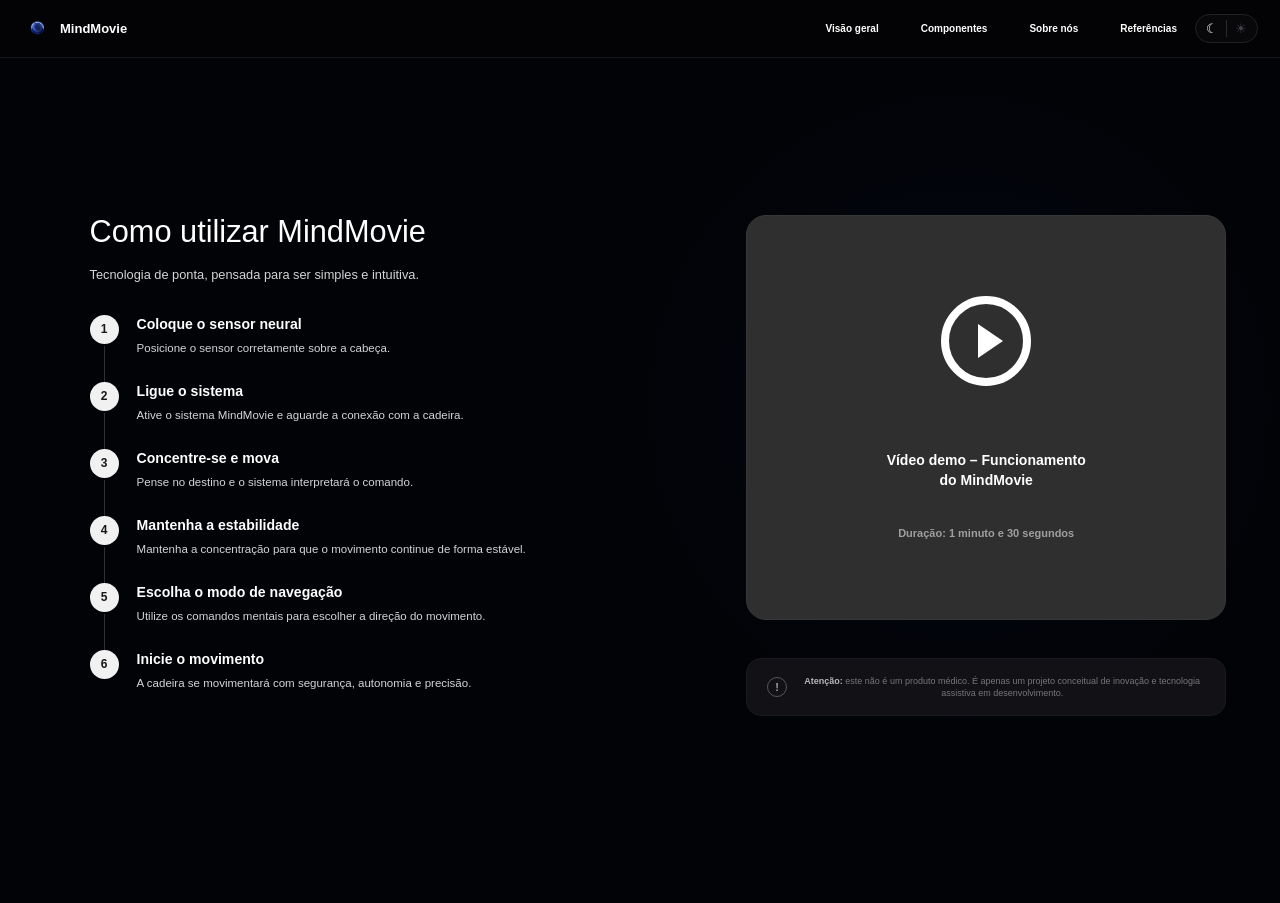
==== como-utilizar/index.html @ e8abb560 "Reorganiza o site em uma pasta por página Substitui a landing page de página única pela versão em pá" ====
<!DOCTYPE html>
<html lang="pt-BR">

<head>

    <meta charset="UTF-8">

    <meta
        name="viewport"
        content="width=device-width, initial-scale=1.0"
    >

    <title>MindMovie | Como utilizar</title>

    <link rel="stylesheet" href="estilo.css">

</head>

<body>

    <!-- =========================
         CABEÇALHO
    ========================== -->

    <header class="cabecalho">

        <!-- LOGO -->

        <a href="../" class="logo">

            <img
                src="../imagens/logo.png"
                alt="Logo MindMovie"
            >

            <span>MindMovie</span>

        </a>


        <!-- MENU -->

        <nav class="menu" id="menu">

            <a href="../">
                Visão geral
            </a>

            <a href="../componentes/">
                Componentes
            </a>

            <a href="../quem-somos/">
                Sobre nós
            </a>

            <a href="../referencias/">
                Referências
            </a>

        </nav>


        <!-- BOTÃO CLARO / ESCURO -->

        <button
            class="theme-toggle"
            id="themeToggle"
            type="button"
            aria-label="Alternar entre modo claro e escuro"
        >

            <span class="theme-icon moon">☾</span>

            <span class="theme-line"></span>

            <span class="theme-icon sun">☀</span>

        </button>


        <!-- MENU MOBILE -->

        <button
            class="botao-menu"
            id="botaoMenu"
            type="button"
            aria-label="Abrir menu"
            aria-expanded="false"
        >

            <span></span>
            <span></span>
            <span></span>

        </button>

    </header>


    <!-- =========================
         CONTEÚDO PRINCIPAL
    ========================== -->

    <main class="pagina-como-utilizar">

        <section class="conteudo">

            <!-- LADO ESQUERDO -->

            <div class="instrucoes">

                <div class="titulo-pagina">

                    <h1>Como utilizar MindMovie</h1>

                    <p>
                        Tecnologia de ponta, pensada para ser
                        simples e intuitiva.
                    </p>

                </div>


                <!-- PASSO 1 -->

                <article class="passo">

                    <div class="numero">1</div>

                    <div class="texto-passo">

                        <h2>
                            Coloque o sensor neural
                        </h2>

                        <p>
                            Posicione o sensor corretamente
                            sobre a cabeça.
                        </p>

                    </div>

                </article>


                <!-- PASSO 2 -->

                <article class="passo">

                    <div class="numero">2</div>

                    <div class="texto-passo">

                        <h2>
                            Ligue o sistema
                        </h2>

                        <p>
                            Ative o sistema MindMovie e aguarde
                            a conexão com a cadeira.
                        </p>

                    </div>

                </article>


                <!-- PASSO 3 -->

                <article class="passo">

                    <div class="numero">3</div>

                    <div class="texto-passo">

                        <h2>
                            Concentre-se e mova
                        </h2>

                        <p>
                            Pense no destino e o sistema
                            interpretará o comando.
                        </p>

                    </div>

                </article>


                <!-- PASSO 4 -->

                <article class="passo">

                    <div class="numero">4</div>

                    <div class="texto-passo">

                        <h2>
                            Mantenha a estabilidade
                        </h2>

                        <p>
                            Mantenha a concentração para que o
                            movimento continue de forma estável.
                        </p>

                    </div>

                </article>


                <!-- PASSO 5 -->

                <article class="passo">

                    <div class="numero">5</div>

                    <div class="texto-passo">

                        <h2>
                            Escolha o modo de navegação
                        </h2>

                        <p>
                            Utilize os comandos mentais para
                            escolher a direção do movimento.
                        </p>

                    </div>

                </article>


                <!-- PASSO 6 -->

                <article class="passo">

                    <div class="numero">6</div>

                    <div class="texto-passo">

                        <h2>
                            Inicie o movimento
                        </h2>

                        <p>
                            A cadeira se movimentará com
                            segurança, autonomia e precisão.
                        </p>

                    </div>

                </article>

            </div>


            <!-- LADO DIREITO -->

            <div class="demonstracao">

                <button
                    class="card-video"
                    id="abrirVideo"
                    type="button"
                    aria-label="Assistir vídeo de demonstração"
                >

                    <span class="icone-play">

                        <span class="triangulo"></span>

                    </span>

                    <span class="titulo-video">
                        Vídeo demo – Funcionamento<br>
                        do MindMovie
                    </span>

                    <span class="duracao-video">
                        Duração: 1 minuto e 30 segundos
                    </span>

                </button>


                <div class="aviso">

                    <span class="icone-aviso">!</span>

                    <p>

                        <strong>Atenção:</strong>

                        este não é um produto médico.
                        É apenas um projeto conceitual de
                        inovação e tecnologia assistiva
                        em desenvolvimento.

                    </p>

                </div>

            </div>

        </section>

    </main>


    <!-- =========================
         MODAL DO VÍDEO
    ========================== -->

    <div
        class="modal-video"
        id="modalVideo"
        aria-hidden="true"
    >

        <div
            class="fundo-modal"
            id="fundoModal"
        ></div>


        <div class="conteudo-modal">

            <button
                class="fechar-video"
                id="fecharVideo"
                type="button"
                aria-label="Fechar vídeo"
            >
                ×
            </button>


            <video
                id="videoDemonstracao"
                controls
                preload="metadata"
            >

                <source
                    src="../videos/demonstracao.mp4"
                    type="video/mp4"
                >

                Seu navegador não suporta vídeos.

            </video>

        </div>

    </div>


    <script src="script.js"></script>

</body>

</html>
---- como-utilizar/estilo.css ----
/* ========================================
   CONFIGURAÇÕES GERAIS
======================================== */

* {
    margin: 0;
    padding: 0;
    box-sizing: border-box;
}


:root {
    --preto: #020307;
    --preto-cabecalho: #030305;

    --branco: #ffffff;

    --cinza-claro: #d5d5d5;
    --cinza-texto: #9c9c9c;
    --cinza-card: #302f2f;

    --azul: #1767ff;

    --roxo: #9b84ed;
}


html {
    scroll-behavior: smooth;
}


body {
    min-height: 100vh;

    background-color: var(--preto);
    color: var(--branco);

    font-family: Arial, Helvetica, sans-serif;

    overflow-x: hidden;

    transition:
        background-color 0.3s ease,
        color 0.3s ease;
}


a {
    color: inherit;
    text-decoration: none;
}


button {
    font-family: inherit;
}


/* ========================================
   CABEÇALHO
======================================== */

.cabecalho {
    position: fixed;

    z-index: 1000;

    top: 0;
    left: 0;

    width: 100%;
    height: 58px;

    padding: 0 22px;

    display: flex;
    align-items: center;

    background: #030305;

    border-bottom: 1px solid #17171c;

    transition:
        background 0.3s ease,
        border-color 0.3s ease;
}


/* ========================================
   LOGO
======================================== */

.logo {
    display: flex;
    align-items: center;

    gap: 7px;

    color: #ffffff;

    font-size: 13px;
    font-weight: 700;

    white-space: nowrap;
}


.logo img {
    width: 31px;
    height: 31px;

    object-fit: contain;
}


.logo span {
    color: #ffffff;

    transition: color 0.3s ease;
}


/* ========================================
   MENU
======================================== */

.menu {
    display: flex;
    align-items: center;

    gap: 42px;

    /* deixa o menu puxado para a direita */
    margin-left: auto;
}


.menu a {
    color: #ffffff;

    font-size: 10px;
    font-weight: 600;

    white-space: nowrap;

    transition: color 0.2s ease;
}


.menu a:hover {
    color: #9b84ed;
}


.menu a.ativo {
    color: #9b84ed;
}


/* ========================================
   BOTÃO CLARO / ESCURO
======================================== */

.theme-toggle {
    margin-left: 18px;

    height: 29px;

    padding: 0 9px;

    display: flex;
    align-items: center;
    justify-content: center;

    gap: 7px;

    background: #08080b;

    border: 1px solid #202027;
    border-radius: 20px;

    cursor: pointer;

    transition:
        background 0.3s ease,
        border-color 0.3s ease;
}


.theme-toggle:hover {
    border-color: #3b3b44;
}


.theme-icon {
    width: 14px;

    display: flex;
    align-items: center;
    justify-content: center;

    font-size: 13px;
    line-height: 1;

    transition: color 0.3s ease;
}


.theme-icon.moon {
    color: #ffffff;
}


.theme-icon.sun {
    color: #44444c;
}


.theme-line {
    width: 1px;
    height: 17px;

    background: #29292f;

    transition: background 0.3s ease;
}


/* ========================================
   BOTÃO MENU MOBILE
======================================== */

.botao-menu {
    display: none;

    width: 32px;
    height: 32px;

    margin-left: 10px;

    border: none;

    background: transparent;

    cursor: pointer;
}


.botao-menu span {
    display: block;

    width: 20px;
    height: 2px;

    margin: 4px auto;

    background: #ffffff;

    border-radius: 5px;

    transition:
        transform 0.3s ease,
        opacity 0.3s ease,
        background 0.3s ease;
}


/* ========================================
   PÁGINA
======================================== */

.pagina-como-utilizar {
    width: 100%;
    min-height: 100vh;

    padding: 58px 7% 30px;

    display: flex;
    align-items: center;

    background:
        radial-gradient(
            circle at 75% 45%,
            rgba(23, 103, 255, 0.05),
            transparent 30%
        ),
        var(--preto);

    transition: background 0.3s ease;
}


.conteudo {
    width: 100%;
    max-width: 1400px;

    min-height: calc(100vh - 85px);

    margin: 0 auto;

    display: grid;

    grid-template-columns: 52% 48%;

    align-items: center;

    gap: 60px;
}


/* ========================================
   TÍTULO
======================================== */

.titulo-pagina {
    margin-bottom: 30px;
}


.titulo-pagina h1 {
    margin-bottom: 15px;

    color: #ffffff;

    font-size: clamp(25px, 2.4vw, 37px);
    font-weight: 400;

    transition: color 0.3s ease;
}


.titulo-pagina p {
    color: var(--cinza-claro);

    font-size: clamp(11px, 1vw, 14px);
    line-height: 1.5;

    transition: color 0.3s ease;
}


/* ========================================
   PASSOS
======================================== */

.instrucoes {
    width: 100%;
}


.passo {
    position: relative;

    min-height: 67px;

    display: flex;
    align-items: flex-start;

    gap: 18px;
}


.passo:not(:last-child)::after {
    content: "";

    position: absolute;

    top: 31px;
    left: 14px;

    width: 1px;
    height: 38px;

    background: #303030;
}


.numero {
    position: relative;

    z-index: 2;

    flex-shrink: 0;

    width: 29px;
    height: 29px;

    display: flex;
    align-items: center;
    justify-content: center;

    border-radius: 50%;

    color: #191919;

    background: #f1f1f1;

    font-size: 12px;
    font-weight: 700;
}


.texto-passo {
    padding-top: 1px;
}


.texto-passo h2 {
    margin-bottom: 8px;

    color: #ffffff;

    font-size: clamp(12px, 1.1vw, 15px);
    font-weight: 700;

    transition: color 0.3s ease;
}


.texto-passo p {
    max-width: 420px;

    color: var(--cinza-claro);

    font-size: clamp(10px, 0.9vw, 12px);
    line-height: 1.4;

    transition: color 0.3s ease;
}


/* ========================================
   DEMONSTRAÇÃO
======================================== */

.demonstracao {
    width: 100%;
    max-width: 480px;

    justify-self: center;

    display: flex;
    flex-direction: column;
    align-items: center;

    gap: 38px;
}


.card-video {
    width: 100%;

    min-height: 405px;

    padding: 40px 30px;

    display: flex;
    flex-direction: column;
    align-items: center;
    justify-content: center;

    border: 1px solid #383838;

    border-radius: 20px;

    color: #ffffff;

    background: #302f2f;

    cursor: pointer;

    transition:
        transform 0.3s ease,
        border-color 0.3s ease,
        box-shadow 0.3s ease,
        background 0.3s ease,
        color 0.3s ease;
}


.card-video:hover {
    transform: translateY(-5px);

    border-color: #777777;

    box-shadow:
        0 20px 45px rgba(0, 0, 0, 0.4);
}


/* PLAY */

.icone-play {
    position: relative;

    width: 90px;
    height: 90px;

    margin-bottom: 65px;

    display: flex;
    align-items: center;
    justify-content: center;

    border: 8px solid #ffffff;

    border-radius: 50%;
}


.triangulo {
    width: 0;
    height: 0;

    margin-left: 8px;

    border-top: 17px solid transparent;
    border-bottom: 17px solid transparent;

    border-left: 25px solid #ffffff;
}


.titulo-video {
    margin-bottom: 37px;

    font-size: 14px;

    line-height: 1.4;

    font-weight: 700;

    text-align: center;
}


.duracao-video {
    color: #9f9f9f;

    font-size: 11px;
    font-weight: 600;
}


/* ========================================
   AVISO
======================================== */

.aviso {
    width: 100%;

    min-height: 58px;

    padding: 12px 20px;

    display: flex;
    align-items: center;
    justify-content: center;

    gap: 12px;

    background: #111116;

    border: 1px solid #19191f;

    border-radius: 15px;

    transition:
        background 0.3s ease,
        border-color 0.3s ease;
}


.icone-aviso {
    flex-shrink: 0;

    width: 20px;
    height: 20px;

    display: flex;
    align-items: center;
    justify-content: center;

    border: 1px solid #575757;

    border-radius: 50%;

    color: #a3a3a3;

    font-size: 11px;
    font-weight: 700;
}


.aviso p {
    color: #777777;

    font-size: 9px;

    line-height: 1.35;

    text-align: center;
}


.aviso strong {
    color: #b9b9b9;
}


/* ========================================
   MODAL VÍDEO
======================================== */

.modal-video {
    position: fixed;

    z-index: 2000;

    inset: 0;

    padding: 25px;

    display: flex;
    align-items: center;
    justify-content: center;

    visibility: hidden;

    opacity: 0;

    transition:
        opacity 0.3s ease,
        visibility 0.3s ease;
}


.modal-video.aberto {
    visibility: visible;

    opacity: 1;
}


.fundo-modal {
    position: absolute;

    inset: 0;

    background: rgba(0, 0, 0, 0.88);

    backdrop-filter: blur(8px);
}


.conteudo-modal {
    position: relative;

    z-index: 2;

    width: 100%;
    max-width: 950px;

    padding: 15px;

    background: #101014;

    border: 1px solid #2d2d34;

    border-radius: 17px;

    box-shadow:
        0 25px 80px rgba(0, 0, 0, 0.8);
}


.conteudo-modal video {
    display: block;

    width: 100%;

    max-height: 75vh;

    border-radius: 10px;

    background: #000000;
}


.fechar-video {
    position: absolute;

    z-index: 3;

    top: -16px;
    right: -16px;

    width: 38px;
    height: 38px;

    display: flex;
    align-items: center;
    justify-content: center;

    border: 1px solid #505050;

    border-radius: 50%;

    color: #ffffff;

    background: #151515;

    font-size: 25px;

    line-height: 1;

    cursor: pointer;
}


.fechar-video:hover {
    background: #2c2c2c;
}


/* ==================================================
   MODO CLARO
================================================== */

body.light {
    background: #ffffff;

    color: #111111;
}


/* CABEÇALHO */

body.light .cabecalho {
    background: #ffffff;

    border-bottom-color: #e7e7eb;
}


body.light .logo,
body.light .logo span {
    color: #111111;
}


body.light .menu a {
    color: #111111;
}


body.light .menu a:hover,
body.light .menu a.ativo {
    color: #7048e8;
}


/* BOTÃO TEMA */

body.light .theme-toggle {
    background: #f8f8fa;

    border-color: #dedee4;
}


body.light .theme-icon.moon {
    color: #a1a1aa;
}


body.light .theme-icon.sun {
    color: #111111;
}


body.light .theme-line {
    background: #d8d8dd;
}


/* PÁGINA */

body.light .pagina-como-utilizar {
    background:
        radial-gradient(
            circle at 75% 45%,
            rgba(112, 72, 232, 0.08),
            transparent 30%
        ),
        #ffffff;
}


body.light .titulo-pagina h1 {
    color: #111111;
}


body.light .titulo-pagina p {
    color: #52525b;
}


body.light .texto-passo h2 {
    color: #18181b;
}


body.light .texto-passo p {
    color: #5f5f68;
}


body.light .passo:not(:last-child)::after {
    background: #d6d6dc;
}


body.light .numero {
    color: #ffffff;

    background: #18181b;
}


/* CARD VÍDEO */

body.light .card-video {
    color: #111111;

    background: #f2f2f4;

    border-color: #dedee3;
}


body.light .card-video:hover {
    border-color: #b9b9c1;

    box-shadow:
        0 20px 45px rgba(0, 0, 0, 0.12);
}


body.light .icone-play {
    border-color: #111111;
}


body.light .triangulo {
    border-left-color: #111111;
}


body.light .duracao-video {
    color: #686872;
}


/* AVISO */

body.light .aviso {
    background: #f7f7f9;

    border-color: #e5e5e8;
}


body.light .aviso p {
    color: #686872;
}


body.light .aviso strong {
    color: #333338;
}


body.light .icone-aviso {
    color: #67676f;

    border-color: #a6a6ae;
}


body.light .botao-menu span {
    background: #111111;
}


/* ========================================
   TELAS MÉDIAS
======================================== */

@media (max-width: 1000px) {

    .menu {
        gap: 25px;
    }


    .menu a {
        font-size: 9px;
    }

}


/* ========================================
   CELULAR / TABLET
======================================== */

@media (max-width: 800px) {

    .cabecalho {
        height: 60px;

        padding: 0 18px;
    }


    .logo img {
        width: 30px;
        height: 30px;
    }


    /* BOTÃO MENU */

    .botao-menu {
        position: relative;

        z-index: 1002;

        display: block;
    }


    /* MENU MOBILE */

    .menu {
        position: fixed;

        z-index: 1001;

        top: 60px;
        right: -100%;

        width: 100%;
        height: calc(100vh - 60px);

        margin-left: 0;

        padding: 40px 25px;

        display: flex;

        flex-direction: column;

        align-items: center;

        justify-content: flex-start;

        gap: 28px;

        background: rgba(2, 3, 7, 0.98);

        transition: right 0.4s ease;
    }


    .menu.aberto {
        right: 0;
    }


    .menu a {
        padding: 5px 0;

        font-size: 17px;
    }


    body.light .menu {
        background: rgba(255, 255, 255, 0.98);
    }


    /* X DO MENU */

    .botao-menu.ativo span:nth-child(1) {
        transform: translateY(6px) rotate(45deg);
    }


    .botao-menu.ativo span:nth-child(2) {
        opacity: 0;
    }


    .botao-menu.ativo span:nth-child(3) {
        transform: translateY(-6px) rotate(-45deg);
    }


    /* CONTEÚDO */

    .pagina-como-utilizar {
        padding: 110px 22px 60px;

        align-items: flex-start;
    }


    .conteudo {
        min-height: auto;

        display: flex;

        flex-direction: column;

        gap: 55px;
    }


    .titulo-pagina h1 {
        font-size: 30px;
    }


    .titulo-pagina p {
        font-size: 13px;
    }


    .passo {
        min-height: 83px;
    }


    .passo:not(:last-child)::after {
        height: 54px;
    }


    .texto-passo h2 {
        font-size: 15px;
    }


    .texto-passo p {
        font-size: 12px;
    }


    .demonstracao {
        max-width: 100%;

        gap: 25px;
    }


    .card-video {
        min-height: 350px;
    }


    .aviso p {
        font-size: 9px;
    }


    .fechar-video {
        top: -12px;
        right: -8px;
    }

}


/* ========================================
   CELULARES PEQUENOS
======================================== */

@media (max-width: 480px) {

    .logo span {
        font-size: 12px;
    }


    .logo img {
        width: 28px;
        height: 28px;
    }


    .theme-toggle {
        height: 27px;

        padding: 0 7px;

        gap: 5px;

        margin-left: auto;
    }


    .theme-icon {
        font-size: 12px;
    }


    .pagina-como-utilizar {
        padding-left: 18px;
        padding-right: 18px;
    }


    .titulo-pagina h1 {
        font-size: 26px;
    }


    .card-video {
        min-height: 320px;

        padding: 30px 18px;
    }


    .icone-play {
        width: 75px;
        height: 75px;

        margin-bottom: 45px;

        border-width: 7px;
    }


    .triangulo {
        border-top-width: 14px;
        border-bottom-width: 14px;

        border-left-width: 21px;
    }


    .titulo-video {
        margin-bottom: 30px;

        font-size: 13px;
    }


    .aviso {
        align-items: flex-start;
    }

}
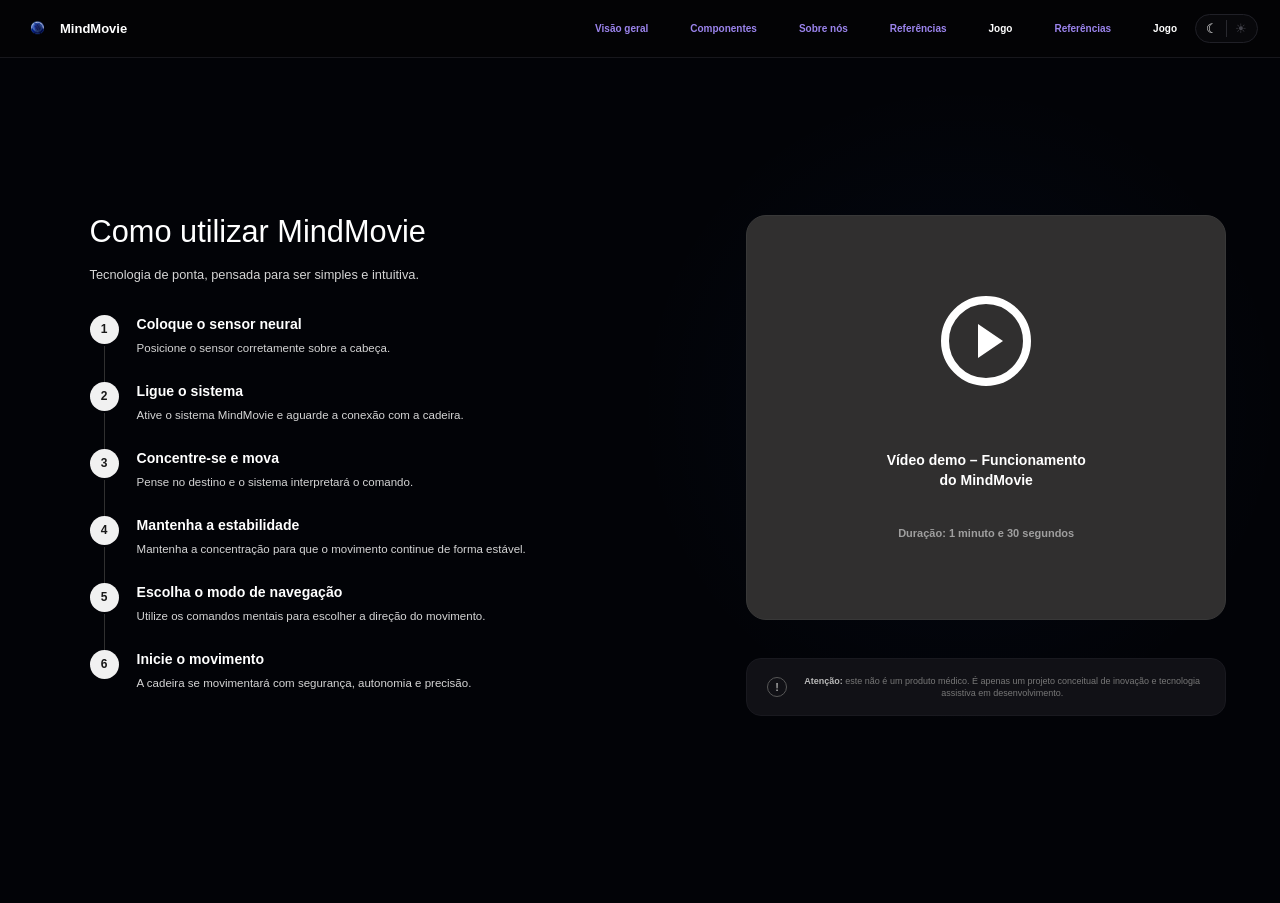
==== commit 42e72143: "......." ====
--- a/como-utilizar/index.html
+++ b/como-utilizar/index.html
@@ -12,6 +12,8 @@
 
     <title>MindMovie | Como utilizar</title>
 
+    <link rel="icon" type="image/png" href="../imagens/logo.png">
+
     <link rel="stylesheet" href="estilo.css">
 
 </head>
@@ -42,20 +44,33 @@
 
         <nav class="menu" id="menu">
 
-            <a href="../">
+            <a href="../inicio/index.html">
                 Visão geral
             </a>
 
-            <a href="../componentes/">
+             <a href="../componentes/index.html">
                 Componentes
             </a>
 
-            <a href="../quem-somos/">
+             <a href="../quem-somos/index.html">
                 Sobre nós
             </a>
 
-            <a href="../referencias/">
+             <a href="../referencias/index.html">
                 Referências
+            </a>
+
+            <a href="../jogo/jogo.html">
+                Jogo
+            </a>
+
+
+            <a href="../referencias/index.html">
+                Referências
+            </a>
+
+            <a href="../jogo/jogo.html">
+                Jogo
             </a>
 
         </nav>
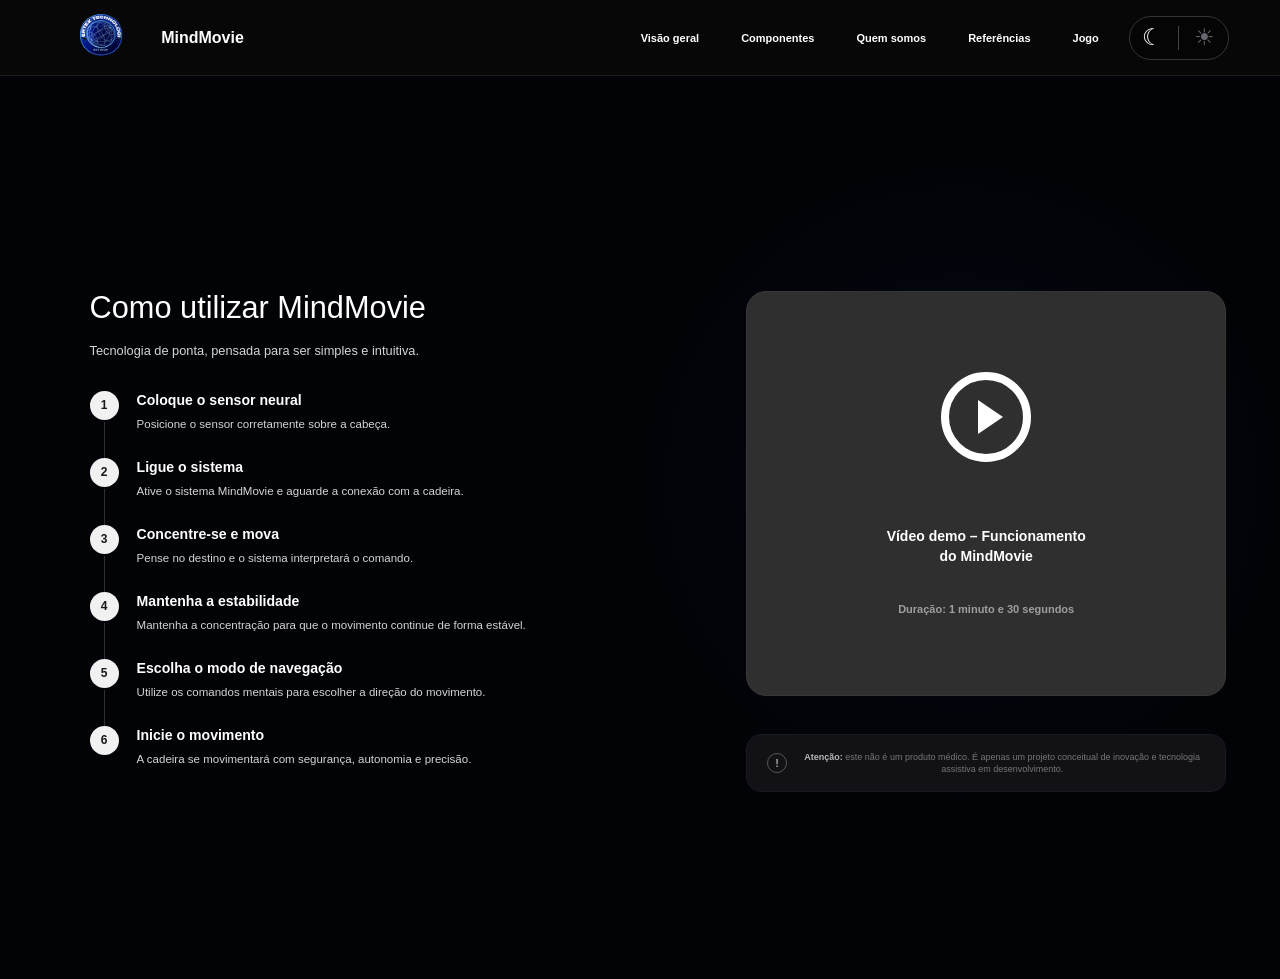
==== commit d3a3189f: "Padroniza menu da seção Como utilizar" ====
--- a/como-utilizar/index.html
+++ b/como-utilizar/index.html
@@ -1,379 +1,314 @@
-<!DOCTYPE html>
-<html lang="pt-BR">
-
-<head>
-
-    <meta charset="UTF-8">
-
-    <meta
-        name="viewport"
-        content="width=device-width, initial-scale=1.0"
-    >
-
-    <title>MindMovie | Como utilizar</title>
-
-    <link rel="icon" type="image/png" href="../imagens/logo.png">
-
-    <link rel="stylesheet" href="estilo.css">
-
-</head>
-
-<body>
-
-    <!-- =========================
-         CABEÇALHO
-    ========================== -->
-
-    <header class="cabecalho">
-
-        <!-- LOGO -->
-
-        <a href="../" class="logo">
-
-            <img
-                src="../imagens/logo.png"
-                alt="Logo MindMovie"
-            >
-
-            <span>MindMovie</span>
-
-        </a>
-
-
-        <!-- MENU -->
-
-        <nav class="menu" id="menu">
-
-            <a href="../inicio/index.html">
-                Visão geral
-            </a>
-
-             <a href="../componentes/index.html">
-                Componentes
-            </a>
-
-             <a href="../quem-somos/index.html">
-                Sobre nós
-            </a>
-
-             <a href="../referencias/index.html">
-                Referências
-            </a>
-
-            <a href="../jogo/jogo.html">
-                Jogo
-            </a>
-
-
-            <a href="../referencias/index.html">
-                Referências
-            </a>
-
-            <a href="../jogo/jogo.html">
-                Jogo
-            </a>
-
-        </nav>
-
-
-        <!-- BOTÃO CLARO / ESCURO -->
-
-        <button
-            class="theme-toggle"
-            id="themeToggle"
-            type="button"
-            aria-label="Alternar entre modo claro e escuro"
-        >
-
-            <span class="theme-icon moon">☾</span>
-
-            <span class="theme-line"></span>
-
-            <span class="theme-icon sun">☀</span>
-
-        </button>
-
-
-        <!-- MENU MOBILE -->
-
-        <button
-            class="botao-menu"
-            id="botaoMenu"
-            type="button"
-            aria-label="Abrir menu"
-            aria-expanded="false"
-        >
-
-            <span></span>
-            <span></span>
-            <span></span>
-
-        </button>
-
-    </header>
-
-
-    <!-- =========================
-         CONTEÚDO PRINCIPAL
-    ========================== -->
-
-    <main class="pagina-como-utilizar">
-
-        <section class="conteudo">
-
-            <!-- LADO ESQUERDO -->
-
-            <div class="instrucoes">
-
-                <div class="titulo-pagina">
-
-                    <h1>Como utilizar MindMovie</h1>
-
-                    <p>
-                        Tecnologia de ponta, pensada para ser
-                        simples e intuitiva.
-                    </p>
-
-                </div>
-
-
-                <!-- PASSO 1 -->
-
-                <article class="passo">
-
-                    <div class="numero">1</div>
-
-                    <div class="texto-passo">
-
-                        <h2>
-                            Coloque o sensor neural
-                        </h2>
-
-                        <p>
-                            Posicione o sensor corretamente
-                            sobre a cabeça.
-                        </p>
-
-                    </div>
-
-                </article>
-
-
-                <!-- PASSO 2 -->
-
-                <article class="passo">
-
-                    <div class="numero">2</div>
-
-                    <div class="texto-passo">
-
-                        <h2>
-                            Ligue o sistema
-                        </h2>
-
-                        <p>
-                            Ative o sistema MindMovie e aguarde
-                            a conexão com a cadeira.
-                        </p>
-
-                    </div>
-
-                </article>
-
-
-                <!-- PASSO 3 -->
-
-                <article class="passo">
-
-                    <div class="numero">3</div>
-
-                    <div class="texto-passo">
-
-                        <h2>
-                            Concentre-se e mova
-                        </h2>
-
-                        <p>
-                            Pense no destino e o sistema
-                            interpretará o comando.
-                        </p>
-
-                    </div>
-
-                </article>
-
-
-                <!-- PASSO 4 -->
-
-                <article class="passo">
-
-                    <div class="numero">4</div>
-
-                    <div class="texto-passo">
-
-                        <h2>
-                            Mantenha a estabilidade
-                        </h2>
-
-                        <p>
-                            Mantenha a concentração para que o
-                            movimento continue de forma estável.
-                        </p>
-
-                    </div>
-
-                </article>
-
-
-                <!-- PASSO 5 -->
-
-                <article class="passo">
-
-                    <div class="numero">5</div>
-
-                    <div class="texto-passo">
-
-                        <h2>
-                            Escolha o modo de navegação
-                        </h2>
-
-                        <p>
-                            Utilize os comandos mentais para
-                            escolher a direção do movimento.
-                        </p>
-
-                    </div>
-
-                </article>
-
-
-                <!-- PASSO 6 -->
-
-                <article class="passo">
-
-                    <div class="numero">6</div>
-
-                    <div class="texto-passo">
-
-                        <h2>
-                            Inicie o movimento
-                        </h2>
-
-                        <p>
-                            A cadeira se movimentará com
-                            segurança, autonomia e precisão.
-                        </p>
-
-                    </div>
-
-                </article>
-
-            </div>
-
-
-            <!-- LADO DIREITO -->
-
-            <div class="demonstracao">
-
-                <button
-                    class="card-video"
-                    id="abrirVideo"
-                    type="button"
-                    aria-label="Assistir vídeo de demonstração"
-                >
-
-                    <span class="icone-play">
-
-                        <span class="triangulo"></span>
-
-                    </span>
-
-                    <span class="titulo-video">
-                        Vídeo demo – Funcionamento<br>
-                        do MindMovie
-                    </span>
-
-                    <span class="duracao-video">
-                        Duração: 1 minuto e 30 segundos
-                    </span>
-
-                </button>
-
-
-                <div class="aviso">
-
-                    <span class="icone-aviso">!</span>
-
-                    <p>
-
-                        <strong>Atenção:</strong>
-
-                        este não é um produto médico.
-                        É apenas um projeto conceitual de
-                        inovação e tecnologia assistiva
-                        em desenvolvimento.
-
-                    </p>
-
-                </div>
-
-            </div>
-
-        </section>
-
-    </main>
-
-
-    <!-- =========================
-         MODAL DO VÍDEO
-    ========================== -->
-
-    <div
-        class="modal-video"
-        id="modalVideo"
-        aria-hidden="true"
-    >
-
-        <div
-            class="fundo-modal"
-            id="fundoModal"
-        ></div>
-
-
-        <div class="conteudo-modal">
-
-            <button
-                class="fechar-video"
-                id="fecharVideo"
-                type="button"
-                aria-label="Fechar vídeo"
-            >
-                ×
-            </button>
-
-
-            <video
-                id="videoDemonstracao"
-                controls
-                preload="metadata"
-            >
-
-                <source
-                    src="../videos/demonstracao.mp4"
-                    type="video/mp4"
-                >
-
-                Seu navegador não suporta vídeos.
-
-            </video>
-
-        </div>
-
-    </div>
-
-
-    <script src="script.js"></script>
-
-</body>
-
+<!DOCTYPE html>
+<html lang="pt-BR">
+
+<head>
+
+    <meta charset="UTF-8">
+
+    <meta
+        name="viewport"
+        content="width=device-width, initial-scale=1.0"
+    >
+
+    <title>MindMovie | Como utilizar</title>
+
+    <link rel="icon" type="image/png" href="../imagens/logo.png">
+
+    <link rel="stylesheet" href="estilo.css">
+
+    <link rel="stylesheet" href="../menu.css">
+</head>
+
+<body>
+
+    <!-- =========================
+         CABEÇALHO
+    ========================== -->
+
+    <header class="header">
+        <a href="../inicio/index.html" class="logo">
+            <img src="../imagens/logo.png" alt="MindMovie">
+            <span>MindMovie</span>
+        </a>
+        <nav class="menu" id="menu" aria-label="Navegação principal">
+            <a href="../inicio/index.html">Visão geral</a>
+            <a href="../componentes/index.html">Componentes</a>
+            <a href="../quem-somos/index.html">Quem somos</a>
+            <a href="../referencias/index.html">Referências</a>
+            <a href="../jogo/jogo.html">Jogo</a>
+        </nav>
+        <button class="theme-toggle" id="themeToggle" type="button" aria-label="Alternar entre modo claro e escuro">
+            <span class="theme-icon moon" aria-hidden="true">☾</span>
+            <span class="theme-line" aria-hidden="true"></span>
+            <span class="theme-icon sun" aria-hidden="true">☀</span>
+        </button>
+        <button class="botao-menu" id="botaoMenu" type="button" aria-label="Abrir ou fechar menu" aria-controls="menu" aria-expanded="false">
+            <span></span><span></span><span></span>
+        </button>
+    </header>
+
+
+    <!-- =========================
+         CONTEÚDO PRINCIPAL
+    ========================== -->
+
+    <main class="pagina-como-utilizar">
+
+        <section class="conteudo">
+
+            <!-- LADO ESQUERDO -->
+
+            <div class="instrucoes">
+
+                <div class="titulo-pagina">
+
+                    <h1>Como utilizar MindMovie</h1>
+
+                    <p>
+                        Tecnologia de ponta, pensada para ser
+                        simples e intuitiva.
+                    </p>
+
+                </div>
+
+
+                <!-- PASSO 1 -->
+
+                <article class="passo">
+
+                    <div class="numero">1</div>
+
+                    <div class="texto-passo">
+
+                        <h2>
+                            Coloque o sensor neural
+                        </h2>
+
+                        <p>
+                            Posicione o sensor corretamente
+                            sobre a cabeça.
+                        </p>
+
+                    </div>
+
+                </article>
+
+
+                <!-- PASSO 2 -->
+
+                <article class="passo">
+
+                    <div class="numero">2</div>
+
+                    <div class="texto-passo">
+
+                        <h2>
+                            Ligue o sistema
+                        </h2>
+
+                        <p>
+                            Ative o sistema MindMovie e aguarde
+                            a conexão com a cadeira.
+                        </p>
+
+                    </div>
+
+                </article>
+
+
+                <!-- PASSO 3 -->
+
+                <article class="passo">
+
+                    <div class="numero">3</div>
+
+                    <div class="texto-passo">
+
+                        <h2>
+                            Concentre-se e mova
+                        </h2>
+
+                        <p>
+                            Pense no destino e o sistema
+                            interpretará o comando.
+                        </p>
+
+                    </div>
+
+                </article>
+
+
+                <!-- PASSO 4 -->
+
+                <article class="passo">
+
+                    <div class="numero">4</div>
+
+                    <div class="texto-passo">
+
+                        <h2>
+                            Mantenha a estabilidade
+                        </h2>
+
+                        <p>
+                            Mantenha a concentração para que o
+                            movimento continue de forma estável.
+                        </p>
+
+                    </div>
+
+                </article>
+
+
+                <!-- PASSO 5 -->
+
+                <article class="passo">
+
+                    <div class="numero">5</div>
+
+                    <div class="texto-passo">
+
+                        <h2>
+                            Escolha o modo de navegação
+                        </h2>
+
+                        <p>
+                            Utilize os comandos mentais para
+                            escolher a direção do movimento.
+                        </p>
+
+                    </div>
+
+                </article>
+
+
+                <!-- PASSO 6 -->
+
+                <article class="passo">
+
+                    <div class="numero">6</div>
+
+                    <div class="texto-passo">
+
+                        <h2>
+                            Inicie o movimento
+                        </h2>
+
+                        <p>
+                            A cadeira se movimentará com
+                            segurança, autonomia e precisão.
+                        </p>
+
+                    </div>
+
+                </article>
+
+            </div>
+
+
+            <!-- LADO DIREITO -->
+
+            <div class="demonstracao">
+
+                <button
+                    class="card-video"
+                    id="abrirVideo"
+                    type="button"
+                    aria-label="Assistir vídeo de demonstração"
+                >
+
+                    <span class="icone-play">
+
+                        <span class="triangulo"></span>
+
+                    </span>
+
+                    <span class="titulo-video">
+                        Vídeo demo – Funcionamento<br>
+                        do MindMovie
+                    </span>
+
+                    <span class="duracao-video">
+                        Duração: 1 minuto e 30 segundos
+                    </span>
+
+                </button>
+
+
+                <div class="aviso">
+
+                    <span class="icone-aviso">!</span>
+
+                    <p>
+
+                        <strong>Atenção:</strong>
+
+                        este não é um produto médico.
+                        É apenas um projeto conceitual de
+                        inovação e tecnologia assistiva
+                        em desenvolvimento.
+
+                    </p>
+
+                </div>
+
+            </div>
+
+        </section>
+
+    </main>
+
+
+    <!-- =========================
+         MODAL DO VÍDEO
+    ========================== -->
+
+    <div
+        class="modal-video"
+        id="modalVideo"
+        aria-hidden="true"
+    >
+
+        <div
+            class="fundo-modal"
+            id="fundoModal"
+        ></div>
+
+
+        <div class="conteudo-modal">
+
+            <button
+                class="fechar-video"
+                id="fecharVideo"
+                type="button"
+                aria-label="Fechar vídeo"
+            >
+                ×
+            </button>
+
+
+            <video
+                id="videoDemonstracao"
+                controls
+                preload="metadata"
+            >
+
+                <source
+                    src="../videos/demonstracao.mp4"
+                    type="video/mp4"
+                >
+
+                Seu navegador não suporta vídeos.
+
+            </video>
+
+        </div>
+
+    </div>
+
+
+    <script src="script.js"></script>
+
+</body>
+
 </html>
--- a/como-utilizar/estilo.css
+++ b/como-utilizar/estilo.css
@@ -1,1168 +1,645 @@
-/* ========================================
-   CONFIGURAÇÕES GERAIS
-======================================== */
-
-* {
-    margin: 0;
-    padding: 0;
-    box-sizing: border-box;
-}
-
-
-:root {
-    --preto: #020307;
-    --preto-cabecalho: #030305;
-
-    --branco: #ffffff;
-
-    --cinza-claro: #d5d5d5;
-    --cinza-texto: #9c9c9c;
-    --cinza-card: #302f2f;
-
-    --azul: #1767ff;
-
-    --roxo: #9b84ed;
-}
-
-
-html {
-    scroll-behavior: smooth;
-}
-
-
-body {
-    min-height: 100vh;
-
-    background-color: var(--preto);
-    color: var(--branco);
-
-    font-family: Arial, Helvetica, sans-serif;
-
-    overflow-x: hidden;
-
-    transition:
-        background-color 0.3s ease,
-        color 0.3s ease;
-}
-
-
-a {
-    color: inherit;
-    text-decoration: none;
-}
-
-
-button {
-    font-family: inherit;
-}
-
-
-/* ========================================
-   CABEÇALHO
-======================================== */
-
-.cabecalho {
-    position: fixed;
-
-    z-index: 1000;
-
-    top: 0;
-    left: 0;
-
-    width: 100%;
-    height: 58px;
-
-    padding: 0 22px;
-
-    display: flex;
-    align-items: center;
-
-    background: #030305;
-
-    border-bottom: 1px solid #17171c;
-
-    transition:
-        background 0.3s ease,
-        border-color 0.3s ease;
-}
-
-
-/* ========================================
-   LOGO
-======================================== */
-
-.logo {
-    display: flex;
-    align-items: center;
-
-    gap: 7px;
-
-    color: #ffffff;
-
-    font-size: 13px;
-    font-weight: 700;
-
-    white-space: nowrap;
-}
-
-
-.logo img {
-    width: 31px;
-    height: 31px;
-
-    object-fit: contain;
-}
-
-
-.logo span {
-    color: #ffffff;
-
-    transition: color 0.3s ease;
-}
-
-
-/* ========================================
-   MENU
-======================================== */
-
-.menu {
-    display: flex;
-    align-items: center;
-
-    gap: 42px;
-
-    /* deixa o menu puxado para a direita */
-    margin-left: auto;
-}
-
-
-.menu a {
-    color: #ffffff;
-
-    font-size: 10px;
-    font-weight: 600;
-
-    white-space: nowrap;
-
-    transition: color 0.2s ease;
-}
-
-
-.menu a:hover {
-    color: #9b84ed;
-}
-
-
-.menu a.ativo {
-    color: #9b84ed;
-}
-
-
-/* ========================================
-   BOTÃO CLARO / ESCURO
-======================================== */
-
-.theme-toggle {
-    margin-left: 18px;
-
-    height: 29px;
-
-    padding: 0 9px;
-
-    display: flex;
-    align-items: center;
-    justify-content: center;
-
-    gap: 7px;
-
-    background: #08080b;
-
-    border: 1px solid #202027;
-    border-radius: 20px;
-
-    cursor: pointer;
-
-    transition:
-        background 0.3s ease,
-        border-color 0.3s ease;
-}
-
-
-.theme-toggle:hover {
-    border-color: #3b3b44;
-}
-
-
-.theme-icon {
-    width: 14px;
-
-    display: flex;
-    align-items: center;
-    justify-content: center;
-
-    font-size: 13px;
-    line-height: 1;
-
-    transition: color 0.3s ease;
-}
-
-
-.theme-icon.moon {
-    color: #ffffff;
-}
-
-
-.theme-icon.sun {
-    color: #44444c;
-}
-
-
-.theme-line {
-    width: 1px;
-    height: 17px;
-
-    background: #29292f;
-
-    transition: background 0.3s ease;
-}
-
-
-/* ========================================
-   BOTÃO MENU MOBILE
-======================================== */
-
-.botao-menu {
-    display: none;
-
-    width: 32px;
-    height: 32px;
-
-    margin-left: 10px;
-
-    border: none;
-
-    background: transparent;
-
-    cursor: pointer;
-}
-
-
-.botao-menu span {
-    display: block;
-
-    width: 20px;
-    height: 2px;
-
-    margin: 4px auto;
-
-    background: #ffffff;
-
-    border-radius: 5px;
-
-    transition:
-        transform 0.3s ease,
-        opacity 0.3s ease,
-        background 0.3s ease;
-}
-
-
-/* ========================================
-   PÁGINA
-======================================== */
-
-.pagina-como-utilizar {
-    width: 100%;
-    min-height: 100vh;
-
-    padding: 58px 7% 30px;
-
-    display: flex;
-    align-items: center;
-
-    background:
-        radial-gradient(
-            circle at 75% 45%,
-            rgba(23, 103, 255, 0.05),
-            transparent 30%
-        ),
-        var(--preto);
-
-    transition: background 0.3s ease;
-}
-
-
-.conteudo {
-    width: 100%;
-    max-width: 1400px;
-
-    min-height: calc(100vh - 85px);
-
-    margin: 0 auto;
-
-    display: grid;
-
-    grid-template-columns: 52% 48%;
-
-    align-items: center;
-
-    gap: 60px;
-}
-
-
-/* ========================================
-   TÍTULO
-======================================== */
-
-.titulo-pagina {
-    margin-bottom: 30px;
-}
-
-
-.titulo-pagina h1 {
-    margin-bottom: 15px;
-
-    color: #ffffff;
-
-    font-size: clamp(25px, 2.4vw, 37px);
-    font-weight: 400;
-
-    transition: color 0.3s ease;
-}
-
-
-.titulo-pagina p {
-    color: var(--cinza-claro);
-
-    font-size: clamp(11px, 1vw, 14px);
-    line-height: 1.5;
-
-    transition: color 0.3s ease;
-}
-
-
-/* ========================================
-   PASSOS
-======================================== */
-
-.instrucoes {
-    width: 100%;
-}
-
-
-.passo {
-    position: relative;
-
-    min-height: 67px;
-
-    display: flex;
-    align-items: flex-start;
-
-    gap: 18px;
-}
-
-
-.passo:not(:last-child)::after {
-    content: "";
-
-    position: absolute;
-
-    top: 31px;
-    left: 14px;
-
-    width: 1px;
-    height: 38px;
-
-    background: #303030;
-}
-
-
-.numero {
-    position: relative;
-
-    z-index: 2;
-
-    flex-shrink: 0;
-
-    width: 29px;
-    height: 29px;
-
-    display: flex;
-    align-items: center;
-    justify-content: center;
-
-    border-radius: 50%;
-
-    color: #191919;
-
-    background: #f1f1f1;
-
-    font-size: 12px;
-    font-weight: 700;
-}
-
-
-.texto-passo {
-    padding-top: 1px;
-}
-
-
-.texto-passo h2 {
-    margin-bottom: 8px;
-
-    color: #ffffff;
-
-    font-size: clamp(12px, 1.1vw, 15px);
-    font-weight: 700;
-
-    transition: color 0.3s ease;
-}
-
-
-.texto-passo p {
-    max-width: 420px;
-
-    color: var(--cinza-claro);
-
-    font-size: clamp(10px, 0.9vw, 12px);
-    line-height: 1.4;
-
-    transition: color 0.3s ease;
-}
-
-
-/* ========================================
-   DEMONSTRAÇÃO
-======================================== */
-
-.demonstracao {
-    width: 100%;
-    max-width: 480px;
-
-    justify-self: center;
-
-    display: flex;
-    flex-direction: column;
-    align-items: center;
-
-    gap: 38px;
-}
-
-
-.card-video {
-    width: 100%;
-
-    min-height: 405px;
-
-    padding: 40px 30px;
-
-    display: flex;
-    flex-direction: column;
-    align-items: center;
-    justify-content: center;
-
-    border: 1px solid #383838;
-
-    border-radius: 20px;
-
-    color: #ffffff;
-
-    background: #302f2f;
-
-    cursor: pointer;
-
-    transition:
-        transform 0.3s ease,
-        border-color 0.3s ease,
-        box-shadow 0.3s ease,
-        background 0.3s ease,
-        color 0.3s ease;
-}
-
-
-.card-video:hover {
-    transform: translateY(-5px);
-
-    border-color: #777777;
-
-    box-shadow:
-        0 20px 45px rgba(0, 0, 0, 0.4);
-}
-
-
-/* PLAY */
-
-.icone-play {
-    position: relative;
-
-    width: 90px;
-    height: 90px;
-
-    margin-bottom: 65px;
-
-    display: flex;
-    align-items: center;
-    justify-content: center;
-
-    border: 8px solid #ffffff;
-
-    border-radius: 50%;
-}
-
-
-.triangulo {
-    width: 0;
-    height: 0;
-
-    margin-left: 8px;
-
-    border-top: 17px solid transparent;
-    border-bottom: 17px solid transparent;
-
-    border-left: 25px solid #ffffff;
-}
-
-
-.titulo-video {
-    margin-bottom: 37px;
-
-    font-size: 14px;
-
-    line-height: 1.4;
-
-    font-weight: 700;
-
-    text-align: center;
-}
-
-
-.duracao-video {
-    color: #9f9f9f;
-
-    font-size: 11px;
-    font-weight: 600;
-}
-
-
-/* ========================================
-   AVISO
-======================================== */
-
-.aviso {
-    width: 100%;
-
-    min-height: 58px;
-
-    padding: 12px 20px;
-
-    display: flex;
-    align-items: center;
-    justify-content: center;
-
-    gap: 12px;
-
-    background: #111116;
-
-    border: 1px solid #19191f;
-
-    border-radius: 15px;
-
-    transition:
-        background 0.3s ease,
-        border-color 0.3s ease;
-}
-
-
-.icone-aviso {
-    flex-shrink: 0;
-
-    width: 20px;
-    height: 20px;
-
-    display: flex;
-    align-items: center;
-    justify-content: center;
-
-    border: 1px solid #575757;
-
-    border-radius: 50%;
-
-    color: #a3a3a3;
-
-    font-size: 11px;
-    font-weight: 700;
-}
-
-
-.aviso p {
-    color: #777777;
-
-    font-size: 9px;
-
-    line-height: 1.35;
-
-    text-align: center;
-}
-
-
-.aviso strong {
-    color: #b9b9b9;
-}
-
-
-/* ========================================
-   MODAL VÍDEO
-======================================== */
-
-.modal-video {
-    position: fixed;
-
-    z-index: 2000;
-
-    inset: 0;
-
-    padding: 25px;
-
-    display: flex;
-    align-items: center;
-    justify-content: center;
-
-    visibility: hidden;
-
-    opacity: 0;
-
-    transition:
-        opacity 0.3s ease,
-        visibility 0.3s ease;
-}
-
-
-.modal-video.aberto {
-    visibility: visible;
-
-    opacity: 1;
-}
-
-
-.fundo-modal {
-    position: absolute;
-
-    inset: 0;
-
-    background: rgba(0, 0, 0, 0.88);
-
-    backdrop-filter: blur(8px);
-}
-
-
-.conteudo-modal {
-    position: relative;
-
-    z-index: 2;
-
-    width: 100%;
-    max-width: 950px;
-
-    padding: 15px;
-
-    background: #101014;
-
-    border: 1px solid #2d2d34;
-
-    border-radius: 17px;
-
-    box-shadow:
-        0 25px 80px rgba(0, 0, 0, 0.8);
-}
-
-
-.conteudo-modal video {
-    display: block;
-
-    width: 100%;
-
-    max-height: 75vh;
-
-    border-radius: 10px;
-
-    background: #000000;
-}
-
-
-.fechar-video {
-    position: absolute;
-
-    z-index: 3;
-
-    top: -16px;
-    right: -16px;
-
-    width: 38px;
-    height: 38px;
-
-    display: flex;
-    align-items: center;
-    justify-content: center;
-
-    border: 1px solid #505050;
-
-    border-radius: 50%;
-
-    color: #ffffff;
-
-    background: #151515;
-
-    font-size: 25px;
-
-    line-height: 1;
-
-    cursor: pointer;
-}
-
-
-.fechar-video:hover {
-    background: #2c2c2c;
-}
-
-
-/* ==================================================
-   MODO CLARO
-================================================== */
-
-body.light {
-    background: #ffffff;
-
-    color: #111111;
-}
-
-
-/* CABEÇALHO */
-
-body.light .cabecalho {
-    background: #ffffff;
-
-    border-bottom-color: #e7e7eb;
-}
-
-
-body.light .logo,
-body.light .logo span {
-    color: #111111;
-}
-
-
-body.light .menu a {
-    color: #111111;
-}
-
-
-body.light .menu a:hover,
-body.light .menu a.ativo {
-    color: #7048e8;
-}
-
-
-/* BOTÃO TEMA */
-
-body.light .theme-toggle {
-    background: #f8f8fa;
-
-    border-color: #dedee4;
-}
-
-
-body.light .theme-icon.moon {
-    color: #a1a1aa;
-}
-
-
-body.light .theme-icon.sun {
-    color: #111111;
-}
-
-
-body.light .theme-line {
-    background: #d8d8dd;
-}
-
-
-/* PÁGINA */
-
-body.light .pagina-como-utilizar {
-    background:
-        radial-gradient(
-            circle at 75% 45%,
-            rgba(112, 72, 232, 0.08),
-            transparent 30%
-        ),
-        #ffffff;
-}
-
-
-body.light .titulo-pagina h1 {
-    color: #111111;
-}
-
-
-body.light .titulo-pagina p {
-    color: #52525b;
-}
-
-
-body.light .texto-passo h2 {
-    color: #18181b;
-}
-
-
-body.light .texto-passo p {
-    color: #5f5f68;
-}
-
-
-body.light .passo:not(:last-child)::after {
-    background: #d6d6dc;
-}
-
-
-body.light .numero {
-    color: #ffffff;
-
-    background: #18181b;
-}
-
-
-/* CARD VÍDEO */
-
-body.light .card-video {
-    color: #111111;
-
-    background: #f2f2f4;
-
-    border-color: #dedee3;
-}
-
-
-body.light .card-video:hover {
-    border-color: #b9b9c1;
-
-    box-shadow:
-        0 20px 45px rgba(0, 0, 0, 0.12);
-}
-
-
-body.light .icone-play {
-    border-color: #111111;
-}
-
-
-body.light .triangulo {
-    border-left-color: #111111;
-}
-
-
-body.light .duracao-video {
-    color: #686872;
-}
-
-
-/* AVISO */
-
-body.light .aviso {
-    background: #f7f7f9;
-
-    border-color: #e5e5e8;
-}
-
-
-body.light .aviso p {
-    color: #686872;
-}
-
-
-body.light .aviso strong {
-    color: #333338;
-}
-
-
-body.light .icone-aviso {
-    color: #67676f;
-
-    border-color: #a6a6ae;
-}
-
-
-body.light .botao-menu span {
-    background: #111111;
-}
-
-
-/* ========================================
-   TELAS MÉDIAS
-======================================== */
-
-@media (max-width: 1000px) {
-
-    .menu {
-        gap: 25px;
-    }
-
-
-    .menu a {
-        font-size: 9px;
-    }
-
-}
-
-
-/* ========================================
-   CELULAR / TABLET
-======================================== */
-
-@media (max-width: 800px) {
-
-    .cabecalho {
-        height: 60px;
-
-        padding: 0 18px;
-    }
-
-
-    .logo img {
-        width: 30px;
-        height: 30px;
-    }
-
-
-    /* BOTÃO MENU */
-
-    .botao-menu {
-        position: relative;
-
-        z-index: 1002;
-
-        display: block;
-    }
-
-
-    /* MENU MOBILE */
-
-    .menu {
-        position: fixed;
-
-        z-index: 1001;
-
-        top: 60px;
-        right: -100%;
-
-        width: 100%;
-        height: calc(100vh - 60px);
-
-        margin-left: 0;
-
-        padding: 40px 25px;
-
-        display: flex;
-
-        flex-direction: column;
-
-        align-items: center;
-
-        justify-content: flex-start;
-
-        gap: 28px;
-
-        background: rgba(2, 3, 7, 0.98);
-
-        transition: right 0.4s ease;
-    }
-
-
-    .menu.aberto {
-        right: 0;
-    }
-
-
-    .menu a {
-        padding: 5px 0;
-
-        font-size: 17px;
-    }
-
-
-    body.light .menu {
-        background: rgba(255, 255, 255, 0.98);
-    }
-
-
-    /* X DO MENU */
-
-    .botao-menu.ativo span:nth-child(1) {
-        transform: translateY(6px) rotate(45deg);
-    }
-
-
-    .botao-menu.ativo span:nth-child(2) {
-        opacity: 0;
-    }
-
-
-    .botao-menu.ativo span:nth-child(3) {
-        transform: translateY(-6px) rotate(-45deg);
-    }
-
-
-    /* CONTEÚDO */
-
-    .pagina-como-utilizar {
-        padding: 110px 22px 60px;
-
-        align-items: flex-start;
-    }
-
-
-    .conteudo {
-        min-height: auto;
-
-        display: flex;
-
-        flex-direction: column;
-
-        gap: 55px;
-    }
-
-
-    .titulo-pagina h1 {
-        font-size: 30px;
-    }
-
-
-    .titulo-pagina p {
-        font-size: 13px;
-    }
-
-
-    .passo {
-        min-height: 83px;
-    }
-
-
-    .passo:not(:last-child)::after {
-        height: 54px;
-    }
-
-
-    .texto-passo h2 {
-        font-size: 15px;
-    }
-
-
-    .texto-passo p {
-        font-size: 12px;
-    }
-
-
-    .demonstracao {
-        max-width: 100%;
-
-        gap: 25px;
-    }
-
-
-    .card-video {
-        min-height: 350px;
-    }
-
-
-    .aviso p {
-        font-size: 9px;
-    }
-
-
-    .fechar-video {
-        top: -12px;
-        right: -8px;
-    }
-
-}
-
-
-/* ========================================
-   CELULARES PEQUENOS
-======================================== */
-
-@media (max-width: 480px) {
-
-    .logo span {
-        font-size: 12px;
-    }
-
-
-    .logo img {
-        width: 28px;
-        height: 28px;
-    }
-
-
-    .theme-toggle {
-        height: 27px;
-
-        padding: 0 7px;
-
-        gap: 5px;
-
-        margin-left: auto;
-    }
-
-
-    .theme-icon {
-        font-size: 12px;
-    }
-
-
-    .pagina-como-utilizar {
-        padding-left: 18px;
-        padding-right: 18px;
-    }
-
-
-    .titulo-pagina h1 {
-        font-size: 26px;
-    }
-
-
-    .card-video {
-        min-height: 320px;
-
-        padding: 30px 18px;
-    }
-
-
-    .icone-play {
-        width: 75px;
-        height: 75px;
-
-        margin-bottom: 45px;
-
-        border-width: 7px;
-    }
-
-
-    .triangulo {
-        border-top-width: 14px;
-        border-bottom-width: 14px;
-
-        border-left-width: 21px;
-    }
-
-
-    .titulo-video {
-        margin-bottom: 30px;
-
-        font-size: 13px;
-    }
-
-
-    .aviso {
-        align-items: flex-start;
-    }
-
-}+* {
+    margin: 0;
+    padding: 0;
+    box-sizing: border-box;
+}
+
+:root {
+    --preto: #020307;
+    --preto-cabecalho: #030305;
+
+    --branco: #ffffff;
+
+    --cinza-claro: #d5d5d5;
+    --cinza-texto: #9c9c9c;
+    --cinza-card: #302f2f;
+
+    --azul: #1767ff;
+
+    --roxo: #9b84ed;
+}
+
+html {
+    scroll-behavior: smooth;
+}
+
+body {
+    min-height: 100vh;
+
+    background-color: var(--preto);
+    color: var(--branco);
+
+    font-family: Arial, Helvetica, sans-serif;
+
+    overflow-x: hidden;
+
+    transition:
+        background-color 0.3s ease,
+        color 0.3s ease;
+}
+
+a {
+    color: inherit;
+    text-decoration: none;
+}
+
+button {
+    font-family: inherit;
+}
+
+.pagina-como-utilizar {
+    width: 100%;
+    min-height: 100vh;
+
+    padding: 58px 7% 30px;
+
+    display: flex;
+    align-items: center;
+
+    background:
+        radial-gradient(
+            circle at 75% 45%,
+            rgba(23, 103, 255, 0.05),
+            transparent 30%
+        ),
+        var(--preto);
+
+    transition: background 0.3s ease;
+}
+
+.conteudo {
+    width: 100%;
+    max-width: 1400px;
+
+    min-height: calc(100vh - 85px);
+
+    margin: 0 auto;
+
+    display: grid;
+
+    grid-template-columns: 52% 48%;
+
+    align-items: center;
+
+    gap: 60px;
+}
+
+.titulo-pagina {
+    margin-bottom: 30px;
+}
+
+.titulo-pagina h1 {
+    margin-bottom: 15px;
+
+    color: #ffffff;
+
+    font-size: clamp(25px, 2.4vw, 37px);
+    font-weight: 400;
+
+    transition: color 0.3s ease;
+}
+
+.titulo-pagina p {
+    color: var(--cinza-claro);
+
+    font-size: clamp(11px, 1vw, 14px);
+    line-height: 1.5;
+
+    transition: color 0.3s ease;
+}
+
+.instrucoes {
+    width: 100%;
+}
+
+.passo {
+    position: relative;
+
+    min-height: 67px;
+
+    display: flex;
+    align-items: flex-start;
+
+    gap: 18px;
+}
+
+.passo:not(:last-child)::after {
+    content: "";
+
+    position: absolute;
+
+    top: 31px;
+    left: 14px;
+
+    width: 1px;
+    height: 38px;
+
+    background: #303030;
+}
+
+.numero {
+    position: relative;
+
+    z-index: 2;
+
+    flex-shrink: 0;
+
+    width: 29px;
+    height: 29px;
+
+    display: flex;
+    align-items: center;
+    justify-content: center;
+
+    border-radius: 50%;
+
+    color: #191919;
+
+    background: #f1f1f1;
+
+    font-size: 12px;
+    font-weight: 700;
+}
+
+.texto-passo {
+    padding-top: 1px;
+}
+
+.texto-passo h2 {
+    margin-bottom: 8px;
+
+    color: #ffffff;
+
+    font-size: clamp(12px, 1.1vw, 15px);
+    font-weight: 700;
+
+    transition: color 0.3s ease;
+}
+
+.texto-passo p {
+    max-width: 420px;
+
+    color: var(--cinza-claro);
+
+    font-size: clamp(10px, 0.9vw, 12px);
+    line-height: 1.4;
+
+    transition: color 0.3s ease;
+}
+
+.demonstracao {
+    width: 100%;
+    max-width: 480px;
+
+    justify-self: center;
+
+    display: flex;
+    flex-direction: column;
+    align-items: center;
+
+    gap: 38px;
+}
+
+.card-video {
+    width: 100%;
+
+    min-height: 405px;
+
+    padding: 40px 30px;
+
+    display: flex;
+    flex-direction: column;
+    align-items: center;
+    justify-content: center;
+
+    border: 1px solid #383838;
+
+    border-radius: 20px;
+
+    color: #ffffff;
+
+    background: #302f2f;
+
+    cursor: pointer;
+
+    transition:
+        transform 0.3s ease,
+        border-color 0.3s ease,
+        box-shadow 0.3s ease,
+        background 0.3s ease,
+        color 0.3s ease;
+}
+
+.card-video:hover {
+    transform: translateY(-5px);
+
+    border-color: #777777;
+
+    box-shadow:
+        0 20px 45px rgba(0, 0, 0, 0.4);
+}
+
+.icone-play {
+    position: relative;
+
+    width: 90px;
+    height: 90px;
+
+    margin-bottom: 65px;
+
+    display: flex;
+    align-items: center;
+    justify-content: center;
+
+    border: 8px solid #ffffff;
+
+    border-radius: 50%;
+}
+
+.triangulo {
+    width: 0;
+    height: 0;
+
+    margin-left: 8px;
+
+    border-top: 17px solid transparent;
+    border-bottom: 17px solid transparent;
+
+    border-left: 25px solid #ffffff;
+}
+
+.titulo-video {
+    margin-bottom: 37px;
+
+    font-size: 14px;
+
+    line-height: 1.4;
+
+    font-weight: 700;
+
+    text-align: center;
+}
+
+.duracao-video {
+    color: #9f9f9f;
+
+    font-size: 11px;
+    font-weight: 600;
+}
+
+.aviso {
+    width: 100%;
+
+    min-height: 58px;
+
+    padding: 12px 20px;
+
+    display: flex;
+    align-items: center;
+    justify-content: center;
+
+    gap: 12px;
+
+    background: #111116;
+
+    border: 1px solid #19191f;
+
+    border-radius: 15px;
+
+    transition:
+        background 0.3s ease,
+        border-color 0.3s ease;
+}
+
+.icone-aviso {
+    flex-shrink: 0;
+
+    width: 20px;
+    height: 20px;
+
+    display: flex;
+    align-items: center;
+    justify-content: center;
+
+    border: 1px solid #575757;
+
+    border-radius: 50%;
+
+    color: #a3a3a3;
+
+    font-size: 11px;
+    font-weight: 700;
+}
+
+.aviso p {
+    color: #777777;
+
+    font-size: 9px;
+
+    line-height: 1.35;
+
+    text-align: center;
+}
+
+.aviso strong {
+    color: #b9b9b9;
+}
+
+.modal-video {
+    position: fixed;
+
+    z-index: 2000;
+
+    inset: 0;
+
+    padding: 25px;
+
+    display: flex;
+    align-items: center;
+    justify-content: center;
+
+    visibility: hidden;
+
+    opacity: 0;
+
+    transition:
+        opacity 0.3s ease,
+        visibility 0.3s ease;
+}
+
+.modal-video.aberto {
+    visibility: visible;
+
+    opacity: 1;
+}
+
+.fundo-modal {
+    position: absolute;
+
+    inset: 0;
+
+    background: rgba(0, 0, 0, 0.88);
+
+    backdrop-filter: blur(8px);
+}
+
+.conteudo-modal {
+    position: relative;
+
+    z-index: 2;
+
+    width: 100%;
+    max-width: 950px;
+
+    padding: 15px;
+
+    background: #101014;
+
+    border: 1px solid #2d2d34;
+
+    border-radius: 17px;
+
+    box-shadow:
+        0 25px 80px rgba(0, 0, 0, 0.8);
+}
+
+.conteudo-modal video {
+    display: block;
+
+    width: 100%;
+
+    max-height: 75vh;
+
+    border-radius: 10px;
+
+    background: #000000;
+}
+
+.fechar-video {
+    position: absolute;
+
+    z-index: 3;
+
+    top: -16px;
+    right: -16px;
+
+    width: 38px;
+    height: 38px;
+
+    display: flex;
+    align-items: center;
+    justify-content: center;
+
+    border: 1px solid #505050;
+
+    border-radius: 50%;
+
+    color: #ffffff;
+
+    background: #151515;
+
+    font-size: 25px;
+
+    line-height: 1;
+
+    cursor: pointer;
+}
+
+.fechar-video:hover {
+    background: #2c2c2c;
+}
+
+body.light {
+    background: #ffffff;
+
+    color: #111111;
+}
+
+body.light .pagina-como-utilizar {
+    background:
+        radial-gradient(
+            circle at 75% 45%,
+            rgba(112, 72, 232, 0.08),
+            transparent 30%
+        ),
+        #ffffff;
+}
+
+body.light .titulo-pagina h1 {
+    color: #111111;
+}
+
+body.light .titulo-pagina p {
+    color: #52525b;
+}
+
+body.light .texto-passo h2 {
+    color: #18181b;
+}
+
+body.light .texto-passo p {
+    color: #5f5f68;
+}
+
+body.light .passo:not(:last-child)::after {
+    background: #d6d6dc;
+}
+
+body.light .numero {
+    color: #ffffff;
+
+    background: #18181b;
+}
+
+body.light .card-video {
+    color: #111111;
+
+    background: #f2f2f4;
+
+    border-color: #dedee3;
+}
+
+body.light .card-video:hover {
+    border-color: #b9b9c1;
+
+    box-shadow:
+        0 20px 45px rgba(0, 0, 0, 0.12);
+}
+
+body.light .icone-play {
+    border-color: #111111;
+}
+
+body.light .triangulo {
+    border-left-color: #111111;
+}
+
+body.light .duracao-video {
+    color: #686872;
+}
+
+body.light .aviso {
+    background: #f7f7f9;
+
+    border-color: #e5e5e8;
+}
+
+body.light .aviso p {
+    color: #686872;
+}
+
+body.light .aviso strong {
+    color: #333338;
+}
+
+body.light .icone-aviso {
+    color: #67676f;
+
+    border-color: #a6a6ae;
+}
+
+@media (max-width: 800px) {
+.pagina-como-utilizar {
+        padding: 110px 22px 60px;
+
+        align-items: flex-start;
+    }
+
+.conteudo {
+        min-height: auto;
+
+        display: flex;
+
+        flex-direction: column;
+
+        gap: 55px;
+    }
+
+.titulo-pagina h1 {
+        font-size: 30px;
+    }
+
+.titulo-pagina p {
+        font-size: 13px;
+    }
+
+.passo {
+        min-height: 83px;
+    }
+
+.passo:not(:last-child)::after {
+        height: 54px;
+    }
+
+.texto-passo h2 {
+        font-size: 15px;
+    }
+
+.texto-passo p {
+        font-size: 12px;
+    }
+
+.demonstracao {
+        max-width: 100%;
+
+        gap: 25px;
+    }
+
+.card-video {
+        min-height: 350px;
+    }
+
+.aviso p {
+        font-size: 9px;
+    }
+
+.fechar-video {
+        top: -12px;
+        right: -8px;
+    }
+
+}
+
+@media (max-width: 480px) {
+.pagina-como-utilizar {
+        padding-left: 18px;
+        padding-right: 18px;
+    }
+
+.titulo-pagina h1 {
+        font-size: 26px;
+    }
+
+.card-video {
+        min-height: 320px;
+
+        padding: 30px 18px;
+    }
+
+.icone-play {
+        width: 75px;
+        height: 75px;
+
+        margin-bottom: 45px;
+
+        border-width: 7px;
+    }
+
+.triangulo {
+        border-top-width: 14px;
+        border-bottom-width: 14px;
+
+        border-left-width: 21px;
+    }
+
+.titulo-video {
+        margin-bottom: 30px;
+
+        font-size: 13px;
+    }
+
+.aviso {
+        align-items: flex-start;
+    }
+
+}
--- a/menu.css
+++ b/menu.css
@@ -0,0 +1,373 @@
+/* Menu compartilhado, baseado na seção Quem somos. */
+.header {
+    width: 100%;
+    height: 76px;
+    padding: 0 4%;
+    background: #070708;
+    border-bottom: 1px solid #1b1b20;
+    display: flex;
+    align-items: center;
+    position: relative;
+    z-index: 1000;
+}
+
+.logo {
+    display: flex;
+    align-items: center;
+    gap: 10px;
+    text-decoration: none;
+    color: #ffffff;
+    flex-shrink: 0;
+}
+
+.logo img {
+    width: 100px;
+    height: 100px;
+    object-fit: contain;
+    display: block;
+}
+
+.logo span {
+    color: #ffffff;
+    font-size: 16px;
+    font-weight: 700;
+    white-space: nowrap;
+}
+
+:is(.nav, .menu) {
+    flex: 1;
+    display: flex;
+    justify-content: center;
+    align-items: center;
+    gap: clamp(35px, 5vw, 90px);
+}
+
+:is(.nav, .menu) a {
+    color: #ffffff;
+    text-decoration: none;
+    font-size: 13px;
+    font-weight: 600;
+    white-space: nowrap;
+    transition: opacity 0.25s ease;
+}
+
+:is(.nav, .menu) a:hover {
+    opacity: 0.55;
+}
+
+.theme-toggle {
+    width: 100px;
+    height: 44px;
+    margin-left: 30px;
+    border: 1px solid #34343b;
+    border-radius: 30px;
+    background: #050506;
+    display: flex;
+    align-items: center;
+    justify-content: space-around;
+    cursor: pointer;
+    flex-shrink: 0;
+    transition: 0.3s ease;
+}
+
+.theme-icon {
+    width: 42px;
+    height: 42px;
+    display: flex;
+    justify-content: center;
+    align-items: center;
+    font-size: 23px;
+    transition: 0.3s ease;
+}
+
+.moon {
+    color: #ffffff;
+}
+
+.sun {
+    color: #66666f;
+}
+
+.theme-line {
+    width: 1px;
+    height: 24px;
+    background: #44444b;
+}
+
+.theme-toggle:hover .theme-icon {
+    transform: scale(1.08);
+}
+
+:is(.menu-button, .botao-menu) {
+    display: none;
+    width: 42px;
+    height: 42px;
+    margin-left: 10px;
+    border: 1px solid #34343b;
+    background: transparent;
+    border-radius: 6px;
+    align-items: center;
+    justify-content: center;
+    flex-direction: column;
+    gap: 5px;
+    cursor: pointer;
+}
+
+:is(.menu-button, .botao-menu) span {
+    width: 20px;
+    height: 1px;
+    background: #ffffff;
+}
+
+body.light .header {
+    background: #ffffff;
+    border-bottom-color: #e8e8ec;
+}
+
+body.light .logo span {
+    color: #111111;
+}
+
+body.light :is(.nav, .menu) a {
+    color: #111111;
+}
+
+body.light .theme-toggle {
+    background: #ffffff;
+    border-color: #d6d6dc;
+}
+
+body.light .moon {
+    color: #9a9aa3;
+}
+
+body.light .sun {
+    color: #111111;
+}
+
+body.light .theme-line {
+    background: #d0d0d5;
+}
+
+@media (max-width: 1150px) {
+.header {
+        padding: 0 3%;
+    }
+
+:is(.nav, .menu) {
+        gap: 25px;
+    }
+
+:is(.nav, .menu) a {
+        font-size: 11px;
+    }
+
+.theme-toggle {
+        width: 88px;
+        margin-left: 20px;
+    }
+
+}
+
+@media (max-width: 900px) {
+.header {
+        height: 68px;
+        padding: 0 18px;
+    }
+
+.logo img {
+        width: 35px;
+        height: 35px;
+    }
+
+.logo span {
+        font-size: 14px;
+    }
+
+:is(.nav, .menu) {
+        display: none;
+    }
+
+.theme-toggle {
+        width: 82px;
+        height: 40px;
+        margin-left: auto;
+        margin-right: 8px;
+    }
+
+.theme-icon {
+        width: 33px;
+        height: 38px;
+        font-size: 21px;
+    }
+
+.theme-line {
+        height: 22px;
+    }
+
+:is(.menu-button, .botao-menu) {
+        display: flex;
+    }
+
+:is(.nav, .menu):is(.active, .aberto) {
+        position: absolute;
+        top: 68px;
+        left: 0;
+        width: 100%;
+        padding: 25px 20px;
+        background: #090909;
+        display: flex;
+        flex-direction: column;
+        align-items: flex-start;
+        gap: 20px;
+        border-top: 1px solid #222222;
+    }
+
+body.light :is(.nav, .menu):is(.active, .aberto) {
+        background: #ffffff;
+        border-top-color: #eeeeee;
+    }
+
+body.light :is(.nav, .menu):is(.active, .aberto) a {
+        color: #111111;
+    }
+
+}
+
+@media (max-width: 400px) {
+.header {
+        padding: 0 10px;
+    }
+
+.logo img {
+        width: 31px;
+        height: 31px;
+    }
+
+.logo span {
+        font-size: 12px;
+    }
+
+.theme-toggle {
+        width: 70px;
+        height: 36px;
+    }
+
+.theme-icon {
+        width: 28px;
+        height: 34px;
+        font-size: 18px;
+    }
+
+:is(.menu-button, .botao-menu) {
+        width: 37px;
+        height: 37px;
+    }
+
+}
+
+:is(.nav, .menu) {
+    flex: 1;
+
+    display: flex;
+    align-items: center;
+    justify-content: flex-end;
+
+    gap: 42px;
+
+    margin-left: auto;
+}
+
+:is(.nav, .menu) a {
+    color: #ffffff;
+
+    text-decoration: none;
+
+    font-size: 11px;
+    font-weight: 600;
+
+    white-space: nowrap;
+
+    transition:
+        color 0.25s ease,
+        opacity 0.25s ease;
+}
+
+:is(.nav, .menu) a:hover {
+    color: #9b84ed;
+    opacity: 1;
+}
+
+body.light :is(.nav, .menu) a {
+    color: #111111;
+}
+
+body.light :is(.nav, .menu) a:hover {
+    color: #7048e8;
+}
+
+@media (max-width: 1150px) {
+:is(.nav, .menu) {
+        gap: 28px;
+    }
+
+:is(.nav, .menu) a {
+        font-size: 10px;
+    }
+
+}
+
+@media (max-width: 900px) {
+:is(.nav, .menu) {
+        display: none;
+    }
+
+:is(.nav, .menu):is(.active, .aberto) {
+        position: absolute;
+
+        top: 68px;
+        left: 0;
+
+        width: 100%;
+
+        margin-left: 0;
+
+        padding: 25px 20px;
+
+        display: flex;
+
+        flex-direction: column;
+        align-items: flex-start;
+        justify-content: flex-start;
+
+        gap: 20px;
+
+        background: #090909;
+
+        border-top: 1px solid #222222;
+    }
+
+:is(.nav, .menu):is(.active, .aberto) a {
+        width: 100%;
+
+        font-size: 15px;
+
+        padding: 6px 0;
+    }
+
+body.light :is(.nav, .menu):is(.active, .aberto) {
+        background: #ffffff;
+
+        border-top-color: #eeeeee;
+    }
+
+}
+
+/* Mesma tipografia e controles acessíveis em todas as páginas. */
+.header { font-family: Arial, Helvetica, sans-serif; }
+body.light :is(.menu-button, .botao-menu) { border-color: #d6d6dc; }
+body.light :is(.menu-button, .botao-menu) span { background: #111111; }
+.header a:focus-visible, .header button:focus-visible { outline: 2px solid #9b84ed; outline-offset: 4px; }
+@media (max-width: 900px) {
+    :is(.nav, .menu):is(.active, .aberto) { max-height: calc(100dvh - 68px); overflow-y: auto; }
+}
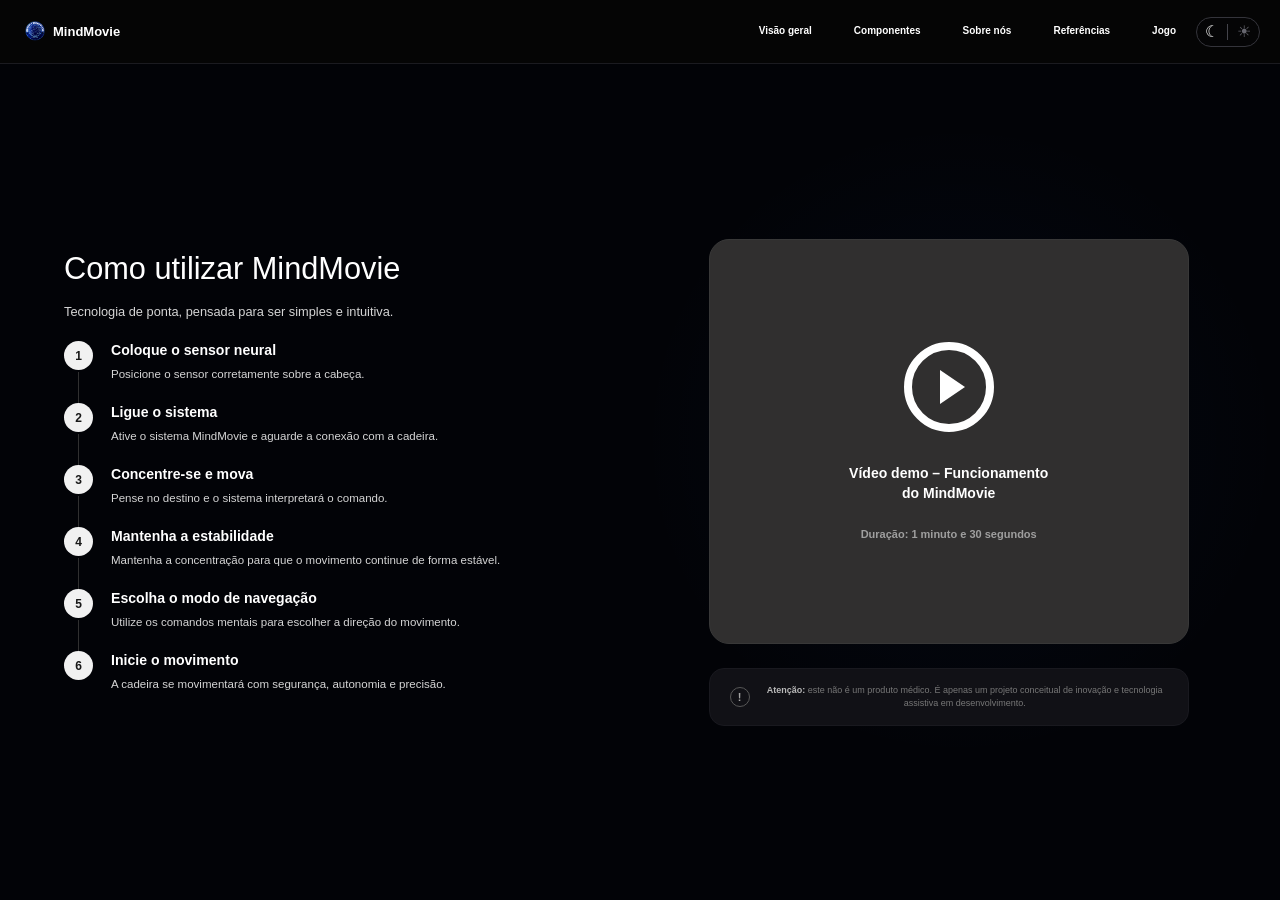
==== commit 98792202: "Ajusta layout de Como utilizar e navegação" ====
--- a/como-utilizar/index.html
+++ b/como-utilizar/index.html
@@ -14,9 +14,10 @@
 
     <link rel="icon" type="image/png" href="../imagens/logo.png">
 
-    <link rel="stylesheet" href="estilo.css">
-
-    <link rel="stylesheet" href="../menu.css">
+    <link rel="stylesheet" href="estilo.css?v=20260923-fit">
+
+    <link rel="stylesheet" href="../menu.css?v=brand-compact">
+    <script src="../menu.js" defer></script>
 </head>
 
 <body>
@@ -26,25 +27,19 @@
     ========================== -->
 
     <header class="header">
-        <a href="../inicio/index.html" class="logo">
-            <img src="../imagens/logo.png" alt="MindMovie">
-            <span>MindMovie</span>
-        </a>
-        <nav class="menu" id="menu" aria-label="Navegação principal">
+        <a href="../inicio/index.html" class="logo"><img src="../imagens/logo.png" alt=""><span>MindMovie</span></a>
+        <nav class="nav" id="siteNav" aria-label="Navegação principal">
             <a href="../inicio/index.html">Visão geral</a>
+            <a href="../como-utilizar/index.html" aria-current="page">Como utilizar</a>
             <a href="../componentes/index.html">Componentes</a>
-            <a href="../quem-somos/index.html">Quem somos</a>
+            <a href="../quem-somos/index.html">Sobre nós</a>
             <a href="../referencias/index.html">Referências</a>
             <a href="../jogo/jogo.html">Jogo</a>
         </nav>
-        <button class="theme-toggle" id="themeToggle" type="button" aria-label="Alternar entre modo claro e escuro">
-            <span class="theme-icon moon" aria-hidden="true">☾</span>
-            <span class="theme-line" aria-hidden="true"></span>
-            <span class="theme-icon sun" aria-hidden="true">☀</span>
+        <button class="theme-toggle" id="siteTheme" type="button" aria-label="Ativar modo claro" aria-pressed="false">
+            <span class="theme-icon moon" aria-hidden="true">☾</span><span class="theme-line" aria-hidden="true"></span><span class="theme-icon sun" aria-hidden="true">☀</span>
         </button>
-        <button class="botao-menu" id="botaoMenu" type="button" aria-label="Abrir ou fechar menu" aria-controls="menu" aria-expanded="false">
-            <span></span><span></span><span></span>
-        </button>
+        <button class="menu-button" id="siteMenu" type="button" aria-label="Abrir menu" aria-controls="siteNav" aria-expanded="false"><span></span><span></span><span></span></button>
     </header>
 
 
--- a/como-utilizar/estilo.css
+++ b/como-utilizar/estilo.css
@@ -643,3 +643,16 @@
     }
 
 }
+
+/* Ajuste da área útil abaixo do menu. */
+
+@media(min-width:901px) {
+ .pagina-como-utilizar { min-height:calc(100dvh - 64px); padding:24px 5%; }
+ .conteudo { min-height:0; grid-template-columns:minmax(0,1.08fr) minmax(0,1fr); gap:40px; }
+ .titulo-pagina { margin-bottom:20px; }
+ .passo { min-height:62px; }
+ .demonstracao { gap:24px; }
+ .card-video { min-height:clamp(280px,48vh,405px); padding:24px; }
+ .icone-play { margin-bottom:32px; }
+ .titulo-video { margin-bottom:24px; }
+}
--- a/menu.css
+++ b/menu.css
@@ -1,373 +1,53 @@
-/* Menu compartilhado, baseado na seção Quem somos. */
-.header {
-    width: 100%;
-    height: 76px;
-    padding: 0 4%;
-    background: #070708;
-    border-bottom: 1px solid #1b1b20;
-    display: flex;
-    align-items: center;
-    position: relative;
-    z-index: 1000;
+/* Padrão único de menu, baseado em Quem somos. */
+.header { box-sizing:border-box; width:100%; height:64px; padding:0 20px; display:flex; align-items:center; gap:20px; position:relative; z-index:1000; background:#050505; border-bottom:1px solid #1b1b20; font-family:Arial,Helvetica,sans-serif; }
+.header * { box-sizing:border-box; }
+.header .logo { display:flex; align-items:center; gap:0; flex-shrink:0; color:#fff; text-decoration:none; }
+.header .logo img { width:110px; height:64px; object-fit:cover; display:block; }
+.header .logo span { font-size:14px; font-weight:700; white-space:nowrap; }
+.header .nav { flex:1; display:flex; align-items:center; justify-content:flex-end; gap:42px; margin-left:auto; }
+.header .nav a { color:#fff; text-decoration:none; font-size:10px; font-weight:600; white-space:nowrap; padding:10px 0; border-bottom:2px solid transparent; transition:color .2s; }
+.header .nav a:hover { color:#9b84ed; }
+.header .nav a[aria-current="page"] { display:none; }
+.header .theme-toggle { width:64px; height:30px; display:flex; align-items:center; justify-content:space-around; flex-shrink:0; border:1px solid #34343b; border-radius:30px; background:#050506; cursor:pointer; padding:0; }
+.header .theme-icon { width:28px; height:28px; display:flex; align-items:center; justify-content:center; font-size:16px; }
+.header .moon { color:#fff; } .header .sun { color:#66666f; }
+.header .theme-line { width:1px; height:16px; background:#44444b; }
+.header .menu-button { display:none; width:42px; height:42px; padding:0; flex-shrink:0; border:1px solid #34343b; border-radius:6px; background:transparent; align-items:center; justify-content:center; flex-direction:column; gap:5px; cursor:pointer; }
+.header .menu-button span { display:block; width:20px; height:1px; background:#fff; transition:transform .2s,opacity .2s; }
+.header .menu-button.active span:nth-child(1) { transform:translateY(6px) rotate(45deg); }
+.header .menu-button.active span:nth-child(2) { opacity:0; }
+.header .menu-button.active span:nth-child(3) { transform:translateY(-6px) rotate(-45deg); }
+.header a:focus-visible,.header button:focus-visible { outline:2px solid #9b84ed; outline-offset:4px; }
+body.light .header { background:#fff; border-bottom-color:#e8e8ec; }
+body.light .header .logo,body.light .header .nav a { color:#111; }
+body.light .header .nav a:hover,body.light .header .nav a[aria-current="page"] { color:#7048e8; }
+body.light .header .theme-toggle { background:#fff; border-color:#d6d6dc; }
+body.light .header .moon { color:#9a9aa3; } body.light .header .sun { color:#111; }
+body.light .header .theme-line { background:#d0d0d5; }
+body.light .header .menu-button { border-color:#d6d6dc; }
+body.light .header .menu-button span { background:#111; }
+@media(max-width:900px) {
+ .header { height:68px; padding:0 18px; gap:10px; }
+ .header .logo img { width:100px; height:64px; }
+ .header .logo span { font-size:14px; }
+ .header .theme-toggle { margin-left:auto; width:82px; height:40px; }
+ .header .theme-icon { width:33px; height:38px; font-size:21px; }
+ .header .menu-button { display:flex; }
+ .header .nav { display:none; }
+ .header .nav.active { display:flex; position:absolute; top:100%; left:0; width:100%; margin:0; padding:20px; flex-direction:column; align-items:stretch; gap:12px; background:#090909; border-top:1px solid #222; max-height:calc(100dvh - 68px); overflow-y:auto; }
+ .header .nav a { font-size:15px; padding:8px 0; }
+ body.light .header .nav.active { background:#fff; border-color:#eee; }
+}
+@media(max-width:400px) {
+ .header { padding:0 10px; gap:8px; }
+ .header .logo span { font-size:12px; }
+ .header .logo img { width:84px; height:58px; }
+ .header .theme-toggle { width:70px; height:36px; }
+ .header .theme-icon { width:28px; height:34px; font-size:18px; }
+ .header .menu-button { width:37px; height:37px; }
 }
 
-.logo {
-    display: flex;
-    align-items: center;
-    gap: 10px;
-    text-decoration: none;
-    color: #ffffff;
-    flex-shrink: 0;
-}
-
-.logo img {
-    width: 100px;
-    height: 100px;
-    object-fit: contain;
-    display: block;
-}
-
-.logo span {
-    color: #ffffff;
-    font-size: 16px;
-    font-weight: 700;
-    white-space: nowrap;
-}
-
-:is(.nav, .menu) {
-    flex: 1;
-    display: flex;
-    justify-content: center;
-    align-items: center;
-    gap: clamp(35px, 5vw, 90px);
-}
-
-:is(.nav, .menu) a {
-    color: #ffffff;
-    text-decoration: none;
-    font-size: 13px;
-    font-weight: 600;
-    white-space: nowrap;
-    transition: opacity 0.25s ease;
-}
-
-:is(.nav, .menu) a:hover {
-    opacity: 0.55;
-}
-
-.theme-toggle {
-    width: 100px;
-    height: 44px;
-    margin-left: 30px;
-    border: 1px solid #34343b;
-    border-radius: 30px;
-    background: #050506;
-    display: flex;
-    align-items: center;
-    justify-content: space-around;
-    cursor: pointer;
-    flex-shrink: 0;
-    transition: 0.3s ease;
-}
-
-.theme-icon {
-    width: 42px;
-    height: 42px;
-    display: flex;
-    justify-content: center;
-    align-items: center;
-    font-size: 23px;
-    transition: 0.3s ease;
-}
-
-.moon {
-    color: #ffffff;
-}
-
-.sun {
-    color: #66666f;
-}
-
-.theme-line {
-    width: 1px;
-    height: 24px;
-    background: #44444b;
-}
-
-.theme-toggle:hover .theme-icon {
-    transform: scale(1.08);
-}
-
-:is(.menu-button, .botao-menu) {
-    display: none;
-    width: 42px;
-    height: 42px;
-    margin-left: 10px;
-    border: 1px solid #34343b;
-    background: transparent;
-    border-radius: 6px;
-    align-items: center;
-    justify-content: center;
-    flex-direction: column;
-    gap: 5px;
-    cursor: pointer;
-}
-
-:is(.menu-button, .botao-menu) span {
-    width: 20px;
-    height: 1px;
-    background: #ffffff;
-}
-
-body.light .header {
-    background: #ffffff;
-    border-bottom-color: #e8e8ec;
-}
-
-body.light .logo span {
-    color: #111111;
-}
-
-body.light :is(.nav, .menu) a {
-    color: #111111;
-}
-
-body.light .theme-toggle {
-    background: #ffffff;
-    border-color: #d6d6dc;
-}
-
-body.light .moon {
-    color: #9a9aa3;
-}
-
-body.light .sun {
-    color: #111111;
-}
-
-body.light .theme-line {
-    background: #d0d0d5;
-}
-
-@media (max-width: 1150px) {
-.header {
-        padding: 0 3%;
-    }
-
-:is(.nav, .menu) {
-        gap: 25px;
-    }
-
-:is(.nav, .menu) a {
-        font-size: 11px;
-    }
-
-.theme-toggle {
-        width: 88px;
-        margin-left: 20px;
-    }
-
-}
-
-@media (max-width: 900px) {
-.header {
-        height: 68px;
-        padding: 0 18px;
-    }
-
-.logo img {
-        width: 35px;
-        height: 35px;
-    }
-
-.logo span {
-        font-size: 14px;
-    }
-
-:is(.nav, .menu) {
-        display: none;
-    }
-
-.theme-toggle {
-        width: 82px;
-        height: 40px;
-        margin-left: auto;
-        margin-right: 8px;
-    }
-
-.theme-icon {
-        width: 33px;
-        height: 38px;
-        font-size: 21px;
-    }
-
-.theme-line {
-        height: 22px;
-    }
-
-:is(.menu-button, .botao-menu) {
-        display: flex;
-    }
-
-:is(.nav, .menu):is(.active, .aberto) {
-        position: absolute;
-        top: 68px;
-        left: 0;
-        width: 100%;
-        padding: 25px 20px;
-        background: #090909;
-        display: flex;
-        flex-direction: column;
-        align-items: flex-start;
-        gap: 20px;
-        border-top: 1px solid #222222;
-    }
-
-body.light :is(.nav, .menu):is(.active, .aberto) {
-        background: #ffffff;
-        border-top-color: #eeeeee;
-    }
-
-body.light :is(.nav, .menu):is(.active, .aberto) a {
-        color: #111111;
-    }
-
-}
-
-@media (max-width: 400px) {
-.header {
-        padding: 0 10px;
-    }
-
-.logo img {
-        width: 31px;
-        height: 31px;
-    }
-
-.logo span {
-        font-size: 12px;
-    }
-
-.theme-toggle {
-        width: 70px;
-        height: 36px;
-    }
-
-.theme-icon {
-        width: 28px;
-        height: 34px;
-        font-size: 18px;
-    }
-
-:is(.menu-button, .botao-menu) {
-        width: 37px;
-        height: 37px;
-    }
-
-}
-
-:is(.nav, .menu) {
-    flex: 1;
-
-    display: flex;
-    align-items: center;
-    justify-content: flex-end;
-
-    gap: 42px;
-
-    margin-left: auto;
-}
-
-:is(.nav, .menu) a {
-    color: #ffffff;
-
-    text-decoration: none;
-
-    font-size: 11px;
-    font-weight: 600;
-
-    white-space: nowrap;
-
-    transition:
-        color 0.25s ease,
-        opacity 0.25s ease;
-}
-
-:is(.nav, .menu) a:hover {
-    color: #9b84ed;
-    opacity: 1;
-}
-
-body.light :is(.nav, .menu) a {
-    color: #111111;
-}
-
-body.light :is(.nav, .menu) a:hover {
-    color: #7048e8;
-}
-
-@media (max-width: 1150px) {
-:is(.nav, .menu) {
-        gap: 28px;
-    }
-
-:is(.nav, .menu) a {
-        font-size: 10px;
-    }
-
-}
-
-@media (max-width: 900px) {
-:is(.nav, .menu) {
-        display: none;
-    }
-
-:is(.nav, .menu):is(.active, .aberto) {
-        position: absolute;
-
-        top: 68px;
-        left: 0;
-
-        width: 100%;
-
-        margin-left: 0;
-
-        padding: 25px 20px;
-
-        display: flex;
-
-        flex-direction: column;
-        align-items: flex-start;
-        justify-content: flex-start;
-
-        gap: 20px;
-
-        background: #090909;
-
-        border-top: 1px solid #222222;
-    }
-
-:is(.nav, .menu):is(.active, .aberto) a {
-        width: 100%;
-
-        font-size: 15px;
-
-        padding: 6px 0;
-    }
-
-body.light :is(.nav, .menu):is(.active, .aberto) {
-        background: #ffffff;
-
-        border-top-color: #eeeeee;
-    }
-
-}
-
-/* Mesma tipografia e controles acessíveis em todas as páginas. */
-.header { font-family: Arial, Helvetica, sans-serif; }
-body.light :is(.menu-button, .botao-menu) { border-color: #d6d6dc; }
-body.light :is(.menu-button, .botao-menu) span { background: #111111; }
-.header a:focus-visible, .header button:focus-visible { outline: 2px solid #9b84ed; outline-offset: 4px; }
-@media (max-width: 900px) {
-    :is(.nav, .menu):is(.active, .aberto) { max-height: calc(100dvh - 68px); overflow-y: auto; }
-}
+/* Marca compacta: símbolo proporcional ao nome em todas as telas. */
+.header .logo { gap:3px; }
+.header .logo img { width:30px; height:28px; object-fit:cover; }
+.header .logo span { font-size:13px; line-height:1; font-weight:700; }
